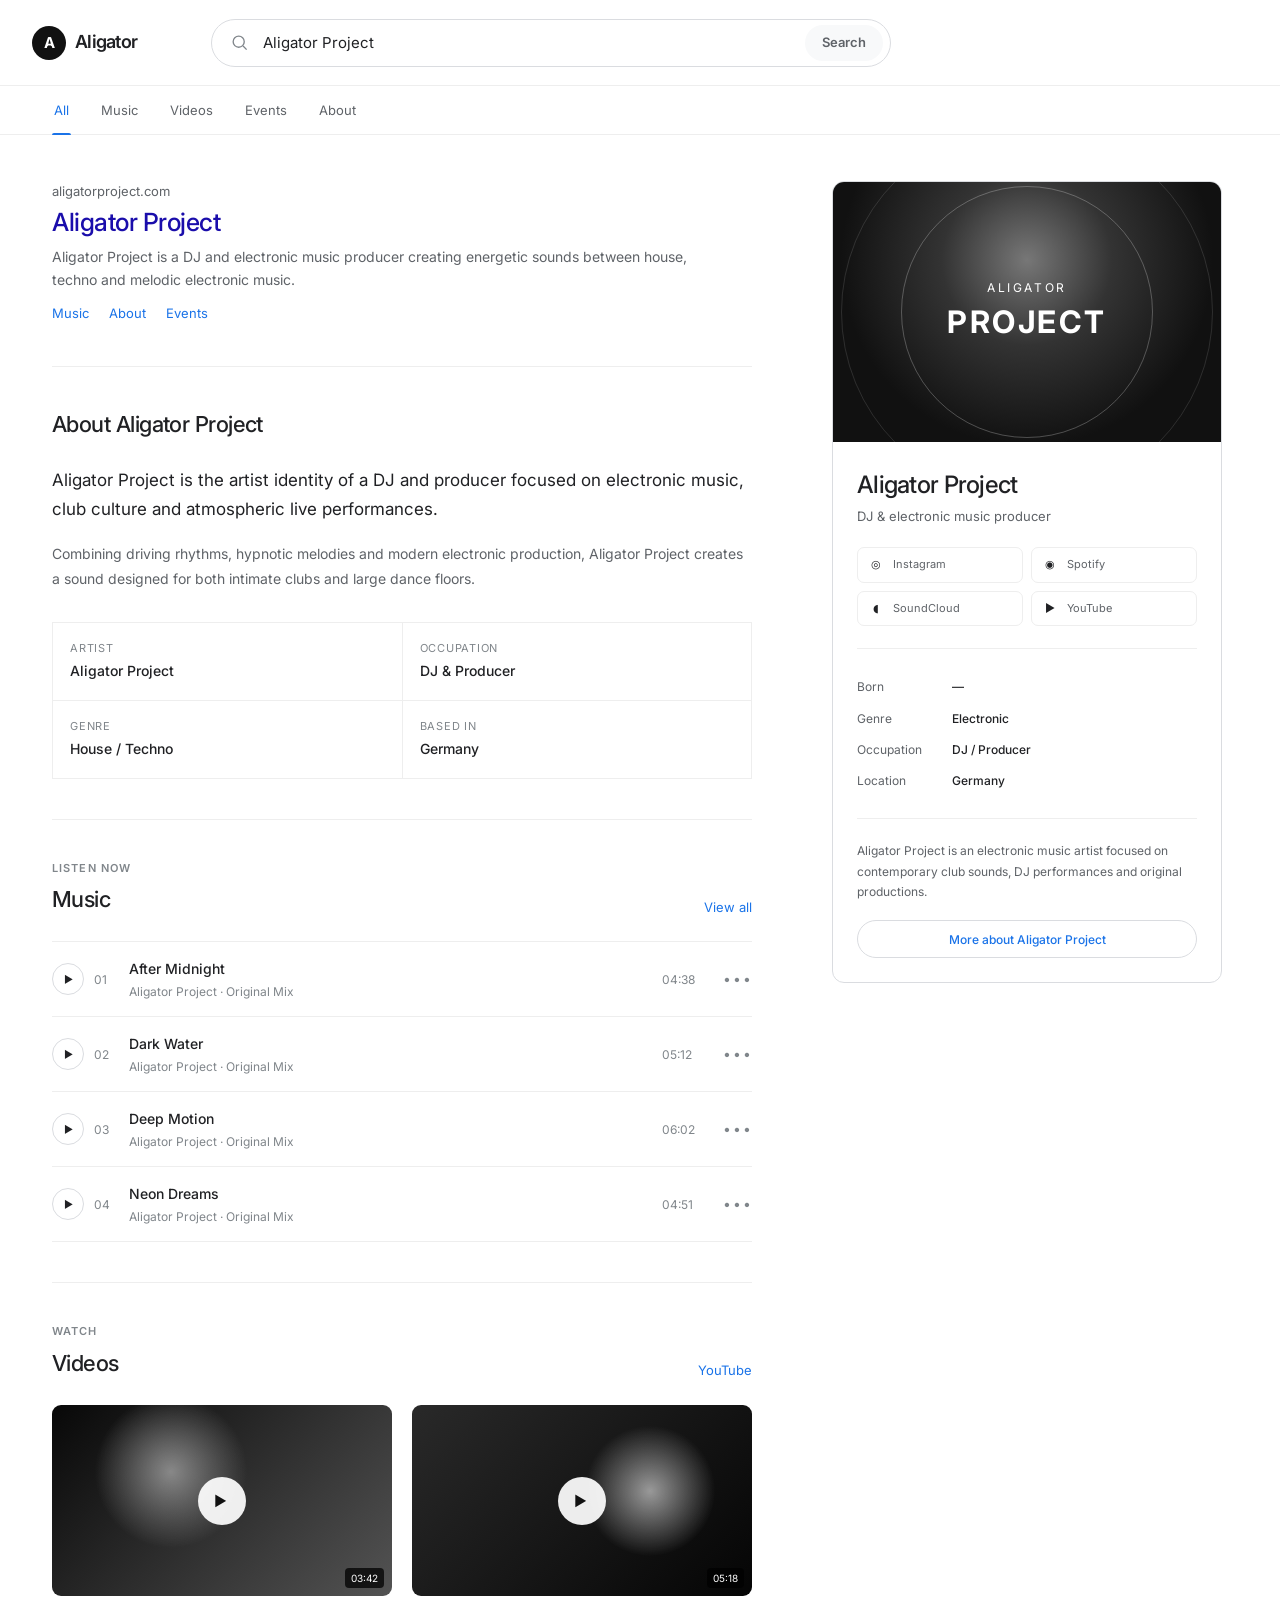
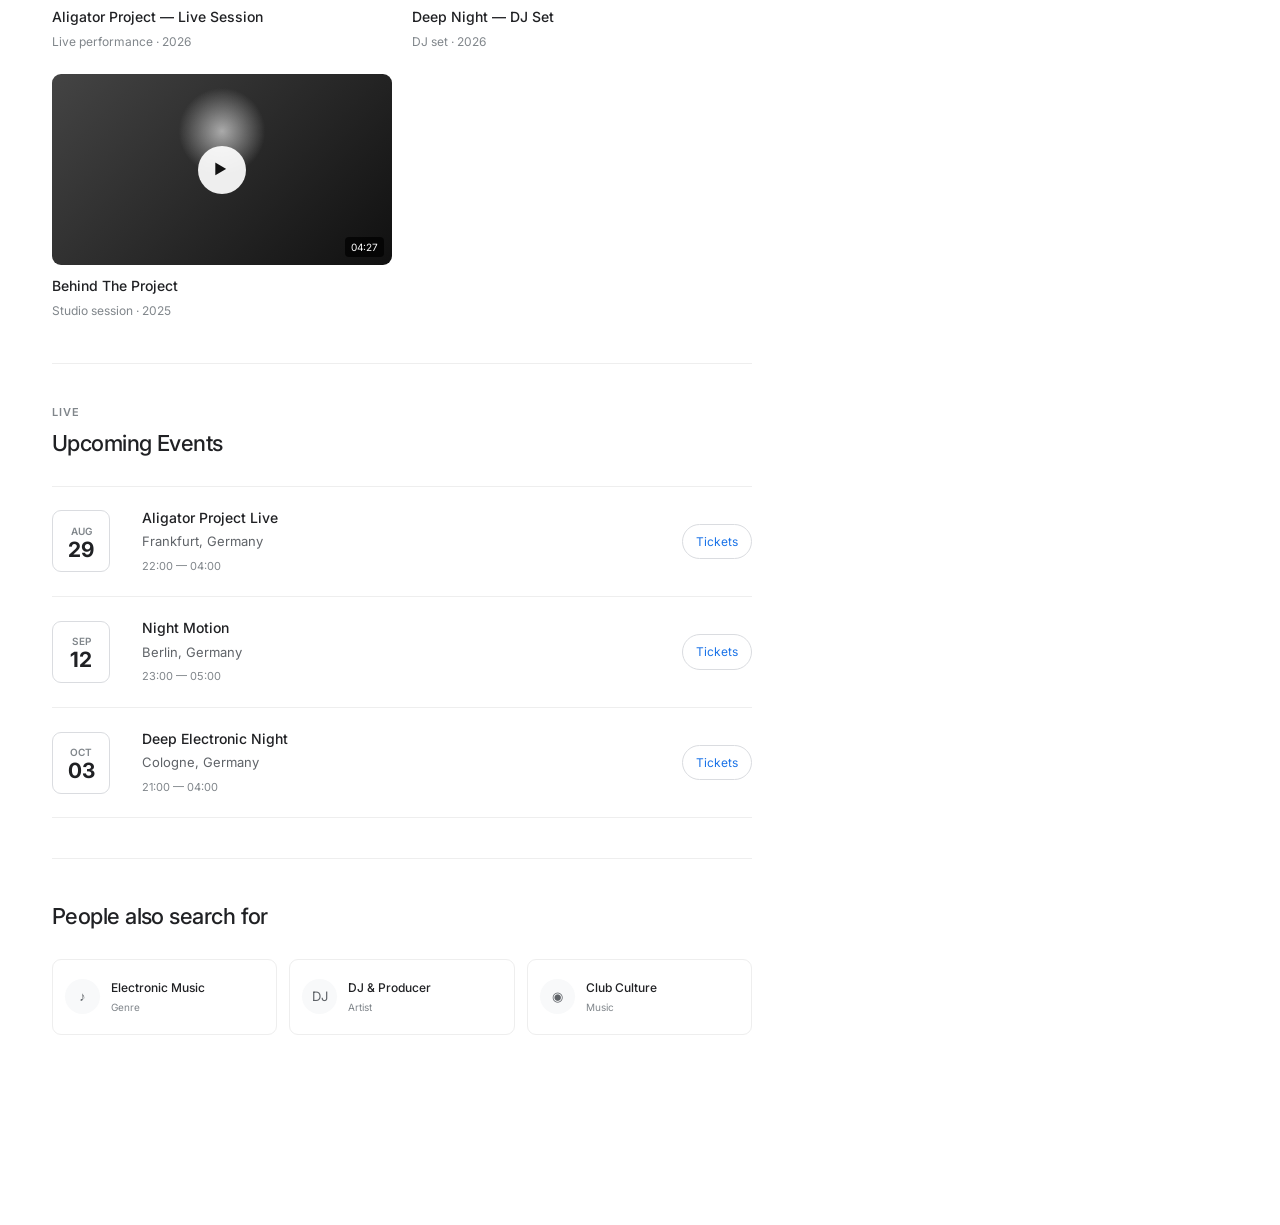
==== uploads/index.html @ 70f77932 "Add files via upload" ====
<!DOCTYPE html>
<html lang="en">
<head>
  <meta charset="UTF-8" />
  <meta name="viewport" content="width=device-width, initial-scale=1.0" />

  <title>Aligator Project — DJ & Producer</title>
  <meta
    name="description"
    content="Aligator Project — DJ, producer and electronic music artist."
  />

  <link rel="preconnect" href="https://fonts.googleapis.com" />
  <link rel="preconnect" href="https://fonts.gstatic.com" crossorigin />
  <link
    href="https://fonts.googleapis.com/css2?family=Inter:wght@400;500;600;700&display=swap"
    rel="stylesheet"
  />

  <link rel="stylesheet" href="style.css" />
</head>

<body>

  <!-- ================= HEADER ================= -->
  <header class="topbar">
    <div class="brand">
      <span class="brand-mark">A</span>
      <span class="brand-name">Aligator</span>
    </div>

    <div class="search-wrapper">
      <div class="search-box">
        <svg class="search-icon" viewBox="0 0 24 24" aria-hidden="true">
          <circle cx="11" cy="11" r="7"></circle>
          <path d="M16.5 16.5L21 21"></path>
        </svg>

        <input
          id="searchInput"
          type="search"
          value="Aligator Project"
          autocomplete="off"
          aria-label="Search Aligator Project"
        />

        <button class="clear-search" id="clearSearch" aria-label="Clear search">
          ×
        </button>

        <button class="search-button" id="searchButton">
          Search
        </button>
      </div>

      <div class="search-suggestions" id="searchSuggestions"></div>
    </div>

    <button class="menu-button" id="menuButton" aria-label="Open menu">
      <span></span>
      <span></span>
      <span></span>
    </button>
  </header>


  <!-- ================= NAVIGATION ================= -->
  <nav class="search-nav">
    <div class="nav-inner">
      <button class="nav-link active" data-section="all">All</button>
      <button class="nav-link" data-section="music">Music</button>
      <button class="nav-link" data-section="videos">Videos</button>
      <button class="nav-link" data-section="events">Events</button>
      <button class="nav-link" data-section="about">About</button>
    </div>
  </nav>


  <!-- ================= MAIN ================= -->
  <main class="page-container">

    <div class="results-layout">

      <!-- ================= LEFT COLUMN ================= -->
      <section class="results-column">

        <!-- Artist intro -->
        <section class="search-result hero-result" data-content="about">

          <div class="result-url">
            aligatorproject.com
          </div>

          <h1>Aligator Project</h1>

          <p class="result-description">
            Aligator Project is a DJ and electronic music producer creating
            energetic sounds between house, techno and melodic electronic music.
          </p>

          <div class="result-links">
            <a href="#music">Music</a>
            <a href="#about">About</a>
            <a href="#events">Events</a>
          </div>

        </section>


        <!-- About -->
        <section class="content-section" id="about" data-content="about">

          <div class="section-heading">
            <h2>About Aligator Project</h2>
          </div>

          <p class="large-text">
            Aligator Project is the artist identity of a DJ and producer
            focused on electronic music, club culture and atmospheric live
            performances.
          </p>

          <p>
            Combining driving rhythms, hypnotic melodies and modern electronic
            production, Aligator Project creates a sound designed for both
            intimate clubs and large dance floors.
          </p>

          <div class="info-grid">

            <div class="info-item">
              <span class="info-label">Artist</span>
              <strong>Aligator Project</strong>
            </div>

            <div class="info-item">
              <span class="info-label">Occupation</span>
              <strong>DJ & Producer</strong>
            </div>

            <div class="info-item">
              <span class="info-label">Genre</span>
              <strong>House / Techno</strong>
            </div>

            <div class="info-item">
              <span class="info-label">Based in</span>
              <strong>Germany</strong>
            </div>

          </div>

        </section>


        <!-- Music -->
        <section class="content-section" id="music" data-content="music">

          <div class="section-heading section-heading-row">
            <div>
              <span class="eyebrow">Listen now</span>
              <h2>Music</h2>
            </div>

            <a href="#" class="view-all">View all</a>
          </div>


          <div class="track-list">

            <article class="track" data-track="1">

              <button class="play-track" aria-label="Play track">
                <span class="play-icon">▶</span>
              </button>

              <div class="track-number">01</div>

              <div class="track-info">
                <h3>After Midnight</h3>
                <p>Aligator Project · Original Mix</p>
              </div>

              <div class="track-duration">04:38</div>

              <button class="track-more">•••</button>

            </article>


            <article class="track" data-track="2">

              <button class="play-track" aria-label="Play track">
                <span class="play-icon">▶</span>
              </button>

              <div class="track-number">02</div>

              <div class="track-info">
                <h3>Dark Water</h3>
                <p>Aligator Project · Original Mix</p>
              </div>

              <div class="track-duration">05:12</div>

              <button class="track-more">•••</button>

            </article>


            <article class="track" data-track="3">

              <button class="play-track" aria-label="Play track">
                <span class="play-icon">▶</span>
              </button>

              <div class="track-number">03</div>

              <div class="track-info">
                <h3>Deep Motion</h3>
                <p>Aligator Project · Original Mix</p>
              </div>

              <div class="track-duration">06:02</div>

              <button class="track-more">•••</button>

            </article>


            <article class="track" data-track="4">

              <button class="play-track" aria-label="Play track">
                <span class="play-icon">▶</span>
              </button>

              <div class="track-number">04</div>

              <div class="track-info">
                <h3>Neon Dreams</h3>
                <p>Aligator Project · Original Mix</p>
              </div>

              <div class="track-duration">04:51</div>

              <button class="track-more">•••</button>

            </article>

          </div>

        </section>


        <!-- Videos -->
        <section class="content-section" id="videos" data-content="videos">

          <div class="section-heading section-heading-row">
            <div>
              <span class="eyebrow">Watch</span>
              <h2>Videos</h2>
            </div>

            <a href="#" class="view-all">YouTube</a>
          </div>


          <div class="video-grid">

            <article class="video-card">
              <div class="video-thumbnail thumbnail-one">
                <button class="video-play">▶</button>
                <span class="video-duration">03:42</span>
              </div>

              <div class="video-info">
                <h3>Aligator Project — Live Session</h3>
                <p>Live performance · 2026</p>
              </div>
            </article>


            <article class="video-card">
              <div class="video-thumbnail thumbnail-two">
                <button class="video-play">▶</button>
                <span class="video-duration">05:18</span>
              </div>

              <div class="video-info">
                <h3>Deep Night — DJ Set</h3>
                <p>DJ set · 2026</p>
              </div>
            </article>


            <article class="video-card">
              <div class="video-thumbnail thumbnail-three">
                <button class="video-play">▶</button>
                <span class="video-duration">04:27</span>
              </div>

              <div class="video-info">
                <h3>Behind The Project</h3>
                <p>Studio session · 2025</p>
              </div>
            </article>

          </div>

        </section>


        <!-- Events -->
        <section class="content-section" id="events" data-content="events">

          <div class="section-heading">
            <span class="eyebrow">Live</span>
            <h2>Upcoming Events</h2>
          </div>


          <div class="event-list">

            <article class="event">
              <div class="event-date">
                <span class="event-month">AUG</span>
                <strong>29</strong>
              </div>

              <div class="event-details">
                <h3>Aligator Project Live</h3>
                <p>Frankfurt, Germany</p>
                <span>22:00 — 04:00</span>
              </div>

              <a href="#" class="event-button">Tickets</a>
            </article>


            <article class="event">
              <div class="event-date">
                <span class="event-month">SEP</span>
                <strong>12</strong>
              </div>

              <div class="event-details">
                <h3>Night Motion</h3>
                <p>Berlin, Germany</p>
                <span>23:00 — 05:00</span>
              </div>

              <a href="#" class="event-button">Tickets</a>
            </article>


            <article class="event">
              <div class="event-date">
                <span class="event-month">OCT</span>
                <strong>03</strong>
              </div>

              <div class="event-details">
                <h3>Deep Electronic Night</h3>
                <p>Cologne, Germany</p>
                <span>21:00 — 04:00</span>
              </div>

              <a href="#" class="event-button">Tickets</a>
            </article>

          </div>

        </section>


        <!-- Related -->
        <section class="content-section related-section">

          <div class="section-heading">
            <h2>People also search for</h2>
          </div>

          <div class="related-grid">

            <a href="#" class="related-card">
              <span class="related-icon">♪</span>
              <span>
                <strong>Electronic Music</strong>
                <small>Genre</small>
              </span>
            </a>

            <a href="#" class="related-card">
              <span class="related-icon">DJ</span>
              <span>
                <strong>DJ & Producer</strong>
                <small>Artist</small>
              </span>
            </a>

            <a href="#" class="related-card">
              <span class="related-icon">◉</span>
              <span>
                <strong>Club Culture</strong>
                <small>Music</small>
              </span>
            </a>

          </div>

        </section>

      </section>


      <!-- ================= KNOWLEDGE PANEL ================= -->
      <aside class="knowledge-panel">

        <div class="artist-image">

          <!-- Replace this background with the client's real photo -->
          <div class="artist-placeholder">
            <span>ALIGATOR</span>
            <strong>PROJECT</strong>
          </div>

        </div>


        <div class="knowledge-content">

          <h2>Aligator Project</h2>

          <p class="artist-type">
            DJ & electronic music producer
          </p>


          <div class="social-links">

            <a href="#" aria-label="Instagram">
              <span class="social-symbol">◎</span>
              Instagram
            </a>

            <a href="#" aria-label="Spotify">
              <span class="social-symbol">◉</span>
              Spotify
            </a>

            <a href="#" aria-label="SoundCloud">
              <span class="social-symbol">◖</span>
              SoundCloud
            </a>

            <a href="#" aria-label="YouTube">
              <span class="social-symbol">▶</span>
              YouTube
            </a>

          </div>


          <div class="knowledge-divider"></div>


          <div class="knowledge-row">
            <span>Born</span>
            <strong>—</strong>
          </div>

          <div class="knowledge-row">
            <span>Genre</span>
            <strong>Electronic</strong>
          </div>

          <div class="knowledge-row">
            <span>Occupation</span>
            <strong>DJ / Producer</strong>
          </div>

          <div class="knowledge-row">
            <span>Location</span>
            <strong>Germany</strong>
          </div>


          <div class="knowledge-divider"></div>


          <p class="knowledge-description">
            Aligator Project is an electronic music artist focused on
            contemporary club sounds, DJ performances and original productions.
          </p>


          <button class="more-info-button" id="moreInfoButton">
            More about Aligator Project
          </button>

        </div>

      </aside>

    </div>

  </main>


  <!-- ================= MOBILE MENU ================= -->
  <div class="mobile-menu" id="mobileMenu">

    <button class="mobile-menu-close" id="mobileMenuClose">
      ×
    </button>

    <div class="mobile-menu-content">

      <span class="eyebrow">Explore</span>

      <a href="#about">About</a>
      <a href="#music">Music</a>
      <a href="#videos">Videos</a>
      <a href="#events">Events</a>

      <div class="mobile-socials">
        <a href="#">Instagram</a>
        <a href="#">Spotify</a>
        <a href="#">YouTube</a>
      </div>

    </div>

  </div>


  <!-- ================= MUSIC PLAYER ================= -->
  <div class="music-player" id="musicPlayer">

    <div class="player-track">

      <div class="player-cover">
        A
      </div>

      <div>
        <strong id="playerTitle">After Midnight</strong>
        <span>Aligator Project</span>
      </div>

    </div>


    <div class="player-controls">

      <button id="previousTrack">|◀</button>

      <button class="player-main" id="mainPlayButton">
        ▶
      </button>

      <button id="nextTrack">▶|</button>

    </div>


    <div class="player-progress">

      <span id="currentTime">0:00</span>

      <div class="progress-bar">
        <div class="progress-value" id="progressValue"></div>
      </div>

      <span id="totalTime">4:38</span>

    </div>


    <button class="player-close" id="closePlayer">
      ×
    </button>

  </div>


  <!-- ================= TOAST ================= -->
  <div class="toast" id="toast">
    <span id="toastText">Coming soon</span>
  </div>


  <script src="script.js"></script>

</body>
</html>
---- uploads/style.css ----
/* =========================================================
   ALIGATOR PROJECT
   Google-inspired artist website
   ========================================================= */

:root {
  --background: #ffffff;
  --surface: #ffffff;
  --surface-soft: #f8f9fa;
  --border: #dadce0;
  --border-light: #eeeeee;

  --text: #202124;
  --text-secondary: #5f6368;
  --text-muted: #80868b;

  --blue: #1a73e8;
  --blue-dark: #1558b0;

  --black: #111111;

  --max-width: 1240px;
  --content-width: 700px;

  --radius: 12px;
  --transition: 180ms ease;
}

* {
  box-sizing: border-box;
}

html {
  scroll-behavior: smooth;
}

body {
  margin: 0;
  background: var(--background);
  color: var(--text);

  font-family:
    "Inter",
    Arial,
    Helvetica,
    sans-serif;

  font-size: 14px;
  line-height: 1.6;

  -webkit-font-smoothing: antialiased;
}

button,
input {
  font: inherit;
}

button,
a {
  -webkit-tap-highlight-color: transparent;
}

a {
  color: inherit;
  text-decoration: none;
}


/* =========================================================
   HEADER
   ========================================================= */

.topbar {
  height: 86px;

  display: flex;
  align-items: center;

  gap: 34px;

  padding: 0 32px;

  border-bottom: 1px solid var(--border-light);

  position: sticky;
  top: 0;

  z-index: 100;

  background: rgba(255, 255, 255, 0.96);

  backdrop-filter: blur(12px);
}


/* Brand */

.brand {
  display: flex;
  align-items: center;

  gap: 9px;

  min-width: 145px;
}

.brand-mark {
  width: 34px;
  height: 34px;

  display: grid;
  place-items: center;

  border-radius: 50%;

  background: var(--black);
  color: white;

  font-size: 15px;
  font-weight: 700;
}

.brand-name {
  font-size: 18px;
  font-weight: 600;
  letter-spacing: -0.04em;
}


/* Search */

.search-wrapper {
  position: relative;

  width: min(680px, 100%);
}

.search-box {
  height: 48px;

  border: 1px solid var(--border);

  border-radius: 28px;

  display: flex;
  align-items: center;

  padding: 0 7px 0 18px;

  transition:
    box-shadow var(--transition),
    border-color var(--transition);
}

.search-box:hover,
.search-box:focus-within {
  border-color: transparent;

  box-shadow:
    0 1px 3px rgba(60, 64, 67, 0.18),
    0 4px 12px rgba(60, 64, 67, 0.12);
}

.search-icon {
  width: 19px;
  height: 19px;

  fill: none;
  stroke: var(--text-muted);
  stroke-width: 1.7;

  flex: none;

  margin-right: 12px;
}

.search-box input {
  border: 0;
  outline: 0;

  flex: 1;

  min-width: 0;

  background: transparent;

  color: var(--text);

  font-size: 15px;
}

.search-box input::-webkit-search-cancel-button {
  display: none;
}

.clear-search {
  border: 0;
  background: transparent;

  width: 36px;
  height: 36px;

  cursor: pointer;

  color: var(--text-secondary);

  font-size: 22px;

  opacity: 0;

  pointer-events: none;
}

.clear-search.visible {
  opacity: 1;
  pointer-events: auto;
}

.search-button {
  height: 36px;

  padding: 0 17px;

  border: 0;
  border-radius: 20px;

  background: var(--surface-soft);

  color: var(--text-secondary);

  font-size: 13px;
  font-weight: 600;

  cursor: pointer;

  transition:
    background var(--transition),
    color var(--transition);
}

.search-button:hover {
  background: #eef0f2;
  color: var(--text);
}


/* Suggestions */

.search-suggestions {
  position: absolute;

  left: 0;
  right: 0;

  top: calc(100% + 7px);

  background: white;

  border: 1px solid var(--border);

  border-radius: 14px;

  box-shadow:
    0 4px 12px rgba(60, 64, 67, 0.12),
    0 12px 32px rgba(60, 64, 67, 0.08);

  overflow: hidden;

  display: none;

  z-index: 200;
}

.search-suggestions.show {
  display: block;
}

.suggestion {
  display: flex;

  align-items: center;

  gap: 13px;

  padding: 12px 17px;

  cursor: pointer;

  transition: background var(--transition);
}

.suggestion:hover {
  background: var(--surface-soft);
}

.suggestion-icon {
  color: var(--text-muted);
}


/* Menu */

.menu-button {
  margin-left: auto;

  width: 42px;
  height: 42px;

  display: none;

  border: 0;
  background: transparent;

  cursor: pointer;

  flex-direction: column;
  justify-content: center;
  align-items: center;

  gap: 4px;
}

.menu-button span {
  width: 19px;
  height: 1.5px;

  background: var(--text);
}


/* =========================================================
   SEARCH NAVIGATION
   ========================================================= */

.search-nav {
  border-bottom: 1px solid var(--border-light);

  background: white;
}

.nav-inner {
  max-width: var(--max-width);

  margin: auto;

  padding: 0 32px;

  display: flex;

  gap: 28px;
}

.nav-link {
  position: relative;

  height: 48px;

  border: 0;
  background: transparent;

  color: var(--text-secondary);

  cursor: pointer;

  font-size: 13px;

  padding: 0 2px;
}

.nav-link:hover {
  color: var(--text);
}

.nav-link.active {
  color: var(--blue);
}

.nav-link.active::after {
  content: "";

  position: absolute;

  left: 0;
  right: 0;

  bottom: -1px;

  height: 2px;

  background: var(--blue);

  border-radius: 2px 2px 0 0;
}


/* =========================================================
   MAIN LAYOUT
   ========================================================= */

.page-container {
  max-width: var(--max-width);

  margin: auto;

  padding: 46px 32px 150px;
}

.results-layout {
  display: grid;

  grid-template-columns:
    minmax(0, var(--content-width))
    minmax(310px, 390px);

  gap: 80px;

  align-items: start;
}

.results-column {
  min-width: 0;
}


/* =========================================================
   SEARCH RESULT
   ========================================================= */

.search-result {
  margin-bottom: 42px;
}

.result-url {
  color: var(--text-secondary);

  font-size: 13px;

  margin-bottom: 4px;
}

.hero-result h1 {
  color: #1a0dab;

  font-size: 25px;
  font-weight: 500;

  line-height: 1.3;

  letter-spacing: -0.02em;

  margin: 0 0 7px;
}

.hero-result h1:hover {
  text-decoration: underline;
}

.result-description {
  max-width: 640px;

  margin: 0;

  color: var(--text-secondary);

  font-size: 14px;

  line-height: 1.65;
}

.result-links {
  display: flex;

  gap: 20px;

  margin-top: 12px;
}

.result-links a {
  color: var(--blue);

  font-size: 13px;
}

.result-links a:hover {
  text-decoration: underline;
}


/* =========================================================
   CONTENT SECTIONS
   ========================================================= */

.content-section {
  padding: 40px 0;

  border-top: 1px solid var(--border-light);

  scroll-margin-top: 145px;
}

.section-heading {
  margin-bottom: 24px;
}

.section-heading-row {
  display: flex;

  justify-content: space-between;
  align-items: flex-end;
}

.section-heading h2 {
  margin: 0;

  font-size: 22px;
  font-weight: 500;

  letter-spacing: -0.025em;
}

.eyebrow {
  display: block;

  margin-bottom: 5px;

  color: var(--text-muted);

  font-size: 11px;
  font-weight: 600;

  text-transform: uppercase;

  letter-spacing: 0.1em;
}

.view-all {
  color: var(--blue);

  font-size: 13px;
}

.view-all:hover {
  text-decoration: underline;
}

.large-text {
  font-size: 17px;

  line-height: 1.7;

  color: var(--text);

  margin-top: 0;
}

.content-section > p:not(.large-text) {
  color: var(--text-secondary);

  line-height: 1.8;
}


/* =========================================================
   INFO GRID
   ========================================================= */

.info-grid {
  display: grid;

  grid-template-columns: repeat(2, 1fr);

  margin-top: 30px;

  border-top: 1px solid var(--border-light);
  border-left: 1px solid var(--border-light);
}

.info-item {
  padding: 17px;

  border-right: 1px solid var(--border-light);
  border-bottom: 1px solid var(--border-light);
}

.info-label {
  display: block;

  color: var(--text-muted);

  font-size: 11px;

  text-transform: uppercase;

  letter-spacing: 0.07em;

  margin-bottom: 3px;
}

.info-item strong {
  font-size: 14px;
  font-weight: 500;
}


/* =========================================================
   MUSIC
   ========================================================= */

.track-list {
  border-top: 1px solid var(--border-light);
}

.track {
  display: grid;

  grid-template-columns:
    42px
    35px
    minmax(0, 1fr)
    55px
    35px;

  align-items: center;

  min-height: 75px;

  border-bottom: 1px solid var(--border-light);

  transition: background var(--transition);
}

.track:hover,
.track.playing {
  background: var(--surface-soft);
}

.play-track {
  width: 32px;
  height: 32px;

  display: grid;
  place-items: center;

  border: 1px solid var(--border);

  border-radius: 50%;

  background: white;

  color: var(--text);

  cursor: pointer;

  font-size: 10px;

  transition:
    background var(--transition),
    color var(--transition);
}

.play-track:hover {
  background: var(--black);
  border-color: var(--black);
  color: white;
}

.track-number {
  color: var(--text-muted);

  font-size: 12px;
}

.track-info {
  min-width: 0;
}

.track-info h3 {
  margin: 0;

  font-size: 14px;
  font-weight: 500;

  white-space: nowrap;

  overflow: hidden;

  text-overflow: ellipsis;
}

.track-info p {
  margin: 2px 0 0;

  color: var(--text-muted);

  font-size: 12px;
}

.track-duration {
  color: var(--text-muted);

  font-size: 12px;
}

.track-more {
  border: 0;

  background: transparent;

  color: var(--text-muted);

  cursor: pointer;

  letter-spacing: 2px;
}


/* =========================================================
   VIDEOS
   ========================================================= */

.video-grid {
  display: grid;

  grid-template-columns: repeat(2, 1fr);

  gap: 20px;
}

.video-card {
  min-width: 0;
}

.video-thumbnail {
  aspect-ratio: 16 / 9;

  position: relative;

  overflow: hidden;

  border-radius: 9px;

  display: grid;
  place-items: center;

  background:
    linear-gradient(
      135deg,
      #191919,
      #666
    );
}

.thumbnail-one {
  background:
    radial-gradient(circle at 35% 35%, #888, transparent 30%),
    linear-gradient(135deg, #080808, #535353);
}

.thumbnail-two {
  background:
    radial-gradient(circle at 70% 45%, #999, transparent 25%),
    linear-gradient(135deg, #292929, #050505);
}

.thumbnail-three {
  background:
    radial-gradient(circle at 50% 30%, #aaa, transparent 20%),
    linear-gradient(135deg, #444, #101010);
}

.video-play {
  width: 48px;
  height: 48px;

  display: grid;
  place-items: center;

  border: 0;

  border-radius: 50%;

  background: rgba(255, 255, 255, 0.92);

  color: #111;

  cursor: pointer;

  font-size: 14px;

  padding-left: 3px;

  transition:
    transform var(--transition),
    background var(--transition);
}

.video-play:hover {
  transform: scale(1.07);

  background: white;
}

.video-duration {
  position: absolute;

  right: 8px;
  bottom: 8px;

  padding: 2px 6px;

  border-radius: 4px;

  background: rgba(0, 0, 0, 0.75);

  color: white;

  font-size: 10px;
}

.video-info {
  padding-top: 10px;
}

.video-info h3 {
  margin: 0;

  font-size: 14px;
  font-weight: 500;
}

.video-info p {
  margin: 3px 0;

  color: var(--text-muted);

  font-size: 12px;
}


/* =========================================================
   EVENTS
   ========================================================= */

.event-list {
  border-top: 1px solid var(--border-light);
}

.event {
  display: grid;

  grid-template-columns: 70px minmax(0, 1fr) auto;

  gap: 20px;

  align-items: center;

  padding: 20px 0;

  border-bottom: 1px solid var(--border-light);
}

.event-date {
  display: flex;

  flex-direction: column;

  align-items: center;

  justify-content: center;

  width: 58px;
  height: 62px;

  border: 1px solid var(--border);

  border-radius: 9px;
}

.event-month {
  font-size: 10px;
  font-weight: 600;

  color: var(--text-muted);
}

.event-date strong {
  font-size: 21px;
  line-height: 1;
}

.event-details h3 {
  margin: 0;

  font-size: 14px;
  font-weight: 500;
}

.event-details p {
  margin: 2px 0;

  color: var(--text-secondary);

  font-size: 13px;
}

.event-details span {
  color: var(--text-muted);

  font-size: 11px;
}

.event-button {
  padding: 7px 13px;

  border: 1px solid var(--border);

  border-radius: 18px;

  color: var(--blue);

  font-size: 12px;

  transition:
    background var(--transition),
    border-color var(--transition);
}

.event-button:hover {
  background: #f5f8ff;

  border-color: #c5d8f7;
}


/* =========================================================
   RELATED
   ========================================================= */

.related-grid {
  display: grid;

  grid-template-columns: repeat(3, 1fr);

  gap: 12px;
}

.related-card {
  min-height: 76px;

  display: flex;

  align-items: center;

  gap: 11px;

  padding: 12px;

  border: 1px solid var(--border-light);

  border-radius: 9px;

  transition:
    border-color var(--transition),
    box-shadow var(--transition);
}

.related-card:hover {
  border-color: var(--border);

  box-shadow: 0 2px 7px rgba(0, 0, 0, 0.06);
}

.related-icon {
  width: 35px;
  height: 35px;

  display: grid;
  place-items: center;

  flex: none;

  border-radius: 50%;

  background: var(--surface-soft);

  color: var(--text-secondary);

  font-size: 13px;
}

.related-card strong {
  display: block;

  font-size: 12px;

  font-weight: 500;
}

.related-card small {
  display: block;

  color: var(--text-muted);

  font-size: 10px;

  margin-top: 1px;
}


/* =========================================================
   KNOWLEDGE PANEL
   ========================================================= */

.knowledge-panel {
  position: sticky;

  top: 155px;

  overflow: hidden;

  border: 1px solid var(--border);

  border-radius: 12px;

  background: white;
}

.artist-image {
  height: 260px;

  overflow: hidden;
}

.artist-placeholder {
  width: 100%;
  height: 100%;

  display: flex;

  flex-direction: column;

  justify-content: center;

  align-items: center;

  background:
    radial-gradient(
      circle at 50% 30%,
      #777 0%,
      #333 32%,
      #111 70%
    );

  color: white;

  letter-spacing: 0.18em;

  position: relative;

  overflow: hidden;
}

.artist-placeholder::before {
  content: "";

  position: absolute;

  width: 250px;
  height: 250px;

  border: 1px solid rgba(255, 255, 255, 0.25);

  border-radius: 50%;
}

.artist-placeholder::after {
  content: "";

  position: absolute;

  width: 370px;
  height: 370px;

  border: 1px solid rgba(255, 255, 255, 0.12);

  border-radius: 50%;
}

.artist-placeholder span {
  font-size: 12px;

  z-index: 1;
}

.artist-placeholder strong {
  font-size: 31px;

  z-index: 1;

  letter-spacing: 0.08em;
}

.knowledge-content {
  padding: 24px;
}

.knowledge-content h2 {
  margin: 0;

  font-size: 24px;
  font-weight: 500;

  letter-spacing: -0.03em;
}

.artist-type {
  margin: 2px 0 20px;

  color: var(--text-secondary);

  font-size: 13px;
}


/* Social */

.social-links {
  display: grid;

  grid-template-columns: repeat(2, 1fr);

  gap: 8px;
}

.social-links a {
  display: flex;

  align-items: center;

  gap: 8px;

  padding: 8px 9px;

  border: 1px solid var(--border-light);

  border-radius: 7px;

  color: var(--text-secondary);

  font-size: 11px;

  transition:
    background var(--transition),
    border-color var(--transition);
}

.social-links a:hover {
  background: var(--surface-soft);

  border-color: var(--border);

  color: var(--text);
}

.social-symbol {
  width: 18px;

  text-align: center;

  color: var(--text);
}


/* Knowledge info */

.knowledge-divider {
  height: 1px;

  background: var(--border-light);

  margin: 22px 0;
}

.knowledge-row {
  display: grid;

  grid-template-columns: 95px 1fr;

  padding: 6px 0;

  font-size: 12px;
}

.knowledge-row span {
  color: var(--text-secondary);
}

.knowledge-row strong {
  font-weight: 500;
}

.knowledge-description {
  color: var(--text-secondary);

  font-size: 12px;

  line-height: 1.7;

  margin: 0 0 18px;
}

.more-info-button {
  width: 100%;

  height: 38px;

  border: 1px solid var(--border);

  border-radius: 20px;

  background: white;

  color: var(--blue);

  cursor: pointer;

  font-size: 12px;
  font-weight: 500;

  transition:
    background var(--transition),
    border-color var(--transition);
}

.more-info-button:hover {
  background: #f7faff;

  border-color: #c8dafa;
}


/* =========================================================
   MUSIC PLAYER
   ========================================================= */

.music-player {
  position: fixed;

  left: 50%;

  bottom: 18px;

  transform: translateX(-50%) translateY(130px);

  width: min(760px, calc(100% - 30px));

  min-height: 70px;

  display: grid;

  grid-template-columns: 1fr auto 1fr;

  align-items: center;

  gap: 20px;

  padding: 10px 18px;

  background: rgba(255, 255, 255, 0.96);

  border: 1px solid var(--border);

  border-radius: 15px;

  box-shadow:
    0 8px 35px rgba(0, 0, 0, 0.12);

  backdrop-filter: blur(15px);

  z-index: 300;

  opacity: 0;

  pointer-events: none;

  transition:
    transform 300ms ease,
    opacity 300ms ease;
}

.music-player.visible {
  transform: translateX(-50%) translateY(0);

  opacity: 1;

  pointer-events: auto;
}

.player-track {
  display: flex;

  align-items: center;

  gap: 10px;

  min-width: 0;
}

.player-cover {
  width: 42px;
  height: 42px;

  flex: none;

  display: grid;
  place-items: center;

  border-radius: 7px;

  background: #111;

  color: white;

  font-weight: 700;
}

.player-track strong,
.player-track span {
  display: block;

  overflow: hidden;

  text-overflow: ellipsis;

  white-space: nowrap;
}

.player-track strong {
  font-size: 12px;
}

.player-track span {
  color: var(--text-muted);

  font-size: 10px;
}

.player-controls {
  display: flex;

  align-items: center;

  gap: 12px;
}

.player-controls button {
  border: 0;

  background: transparent;

  cursor: pointer;

  color: var(--text-secondary);

  font-size: 11px;
}

.player-controls .player-main {
  width: 37px;
  height: 37px;

  display: grid;
  place-items: center;

  border-radius: 50%;

  background: var(--black);

  color: white;

  font-size: 11px;
}

.player-progress {
  display: flex;

  align-items: center;

  gap: 8px;

  min-width: 130px;

  color: var(--text-muted);

  font-size: 9px;
}

.progress-bar {
  flex: 1;

  height: 3px;

  background: #e5e5e5;

  border-radius: 10px;

  overflow: hidden;
}

.progress-value {
  width: 0;
  height: 100%;

  background: #111;
}

.player-close {
  position: absolute;

  top: -8px;
  right: -8px;

  width: 24px;
  height: 24px;

  border: 1px solid var(--border);

  border-radius: 50%;

  background: white;

  cursor: pointer;

  color: var(--text-secondary);
}


/* =========================================================
   MOBILE MENU
   ========================================================= */

.mobile-menu {
  position: fixed;

  inset: 0;

  background: white;

  z-index: 500;

  transform: translateX(100%);

  transition: transform 300ms ease;
}

.mobile-menu.open {
  transform: translateX(0);
}

.mobile-menu-close {
  position: absolute;

  top: 24px;
  right: 24px;

  width: 42px;
  height: 42px;

  border: 0;

  background: transparent;

  cursor: pointer;

  font-size: 28px;

  color: var(--text-secondary);
}

.mobile-menu-content {
  display: flex;

  flex-direction: column;

  gap: 20px;

  padding: 100px 30px;
}

.mobile-menu-content > a {
  font-size: 32px;

  font-weight: 500;

  letter-spacing: -0.04em;
}

.mobile-socials {
  display: flex;

  gap: 18px;

  padding-top: 30px;

  border-top: 1px solid var(--border-light);

  margin-top: 20px;
}

.mobile-socials a {
  font-size: 12px;

  color: var(--text-secondary);
}


/* =========================================================
   TOAST
   ========================================================= */

.toast {
  position: fixed;

  left: 50%;
  bottom: 25px;

  transform: translate(-50%, 80px);

  background: #202124;

  color: white;

  padding: 10px 17px;

  border-radius: 8px;

  font-size: 12px;

  opacity: 0;

  pointer-events: none;

  z-index: 600;

  transition:
    opacity 200ms ease,
    transform 200ms ease;
}

.toast.show {
  opacity: 1;

  transform: translate(-50%, 0);
}


/* =========================================================
   SEARCH FILTER STATE
   ========================================================= */

.content-section.hidden,
.search-result.hidden {
  display: none;
}

.highlight {
  animation: highlightSection 900ms ease;
}

@keyframes highlightSection {

  0% {
    background: transparent;
  }

  30% {
    background: #f7faff;
  }

  100% {
    background: transparent;
  }

}


/* =========================================================
   RESPONSIVE — TABLET
   ========================================================= */

@media (max-width: 1050px) {

  .results-layout {
    grid-template-columns: minmax(0, 1fr) 320px;

    gap: 45px;
  }

  .topbar {
    gap: 20px;
  }

  .brand {
    min-width: auto;
  }

  .brand-name {
    display: none;
  }

  .video-grid {
    grid-template-columns: 1fr;
  }

}


/* =========================================================
   RESPONSIVE — MOBILE
   ========================================================= */

@media (max-width: 760px) {

  .topbar {
    height: 72px;

    padding: 0 16px;

    gap: 12px;
  }

  .brand {
    min-width: 34px;
  }

  .search-wrapper {
    flex: 1;
  }

  .search-box {
    height: 44px;

    padding-left: 13px;
  }

  .search-button {
    display: none;
  }

  .clear-search {
    width: 30px;
  }

  .menu-button {
    display: flex;
  }


  .search-nav {
    overflow-x: auto;
  }

  .nav-inner {
    padding: 0 16px;

    gap: 24px;

    min-width: max-content;
  }


  .page-container {
    padding: 30px 18px 130px;
  }

  .results-layout {
    display: block;
  }

  .knowledge-panel {
    position: static;

    margin-top: 25px;
  }


  .hero-result {
    margin-bottom: 30px;
  }

  .hero-result h1 {
    font-size: 22px;
  }


  .content-section {
    padding: 32px 0;

    scroll-margin-top: 120px;
  }

  .section-heading h2 {
    font-size: 20px;
  }


  .info-grid {
    grid-template-columns: 1fr;
  }


  .track {
    grid-template-columns:
      38px
      25px
      minmax(0, 1fr)
      30px;
  }

  .track-duration {
    display: none;
  }

  .track-more {
    display: none;
  }


  .video-grid {
    grid-template-columns: 1fr;
  }


  .event {
    grid-template-columns: 58px minmax(0, 1fr);

    gap: 13px;
  }

  .event-button {
    grid-column: 2;

    width: fit-content;
  }


  .related-grid {
    grid-template-columns: 1fr;
  }


  .artist-image {
    height: 240px;
  }


  .music-player {
    grid-template-columns: 1fr auto;

    gap: 12px;

    padding: 10px 13px;
  }

  .player-progress {
    display: none;
  }

  .player-controls {
    gap: 7px;
  }

}


/* =========================================================
   SMALL MOBILE
   ========================================================= */

@media (max-width: 430px) {

  .topbar {
    padding: 0 12px;
  }

  .brand-mark {
    width: 31px;
    height: 31px;
  }

  .search-box input {
    font-size: 13px;
  }

  .page-container {
    padding-left: 15px;
    padding-right: 15px;
  }

  .knowledge-content {
    padding: 19px;
  }

  .social-links {
    grid-template-columns: 1fr 1fr;
  }

  .event-details h3 {
    font-size: 13px;
  }

}
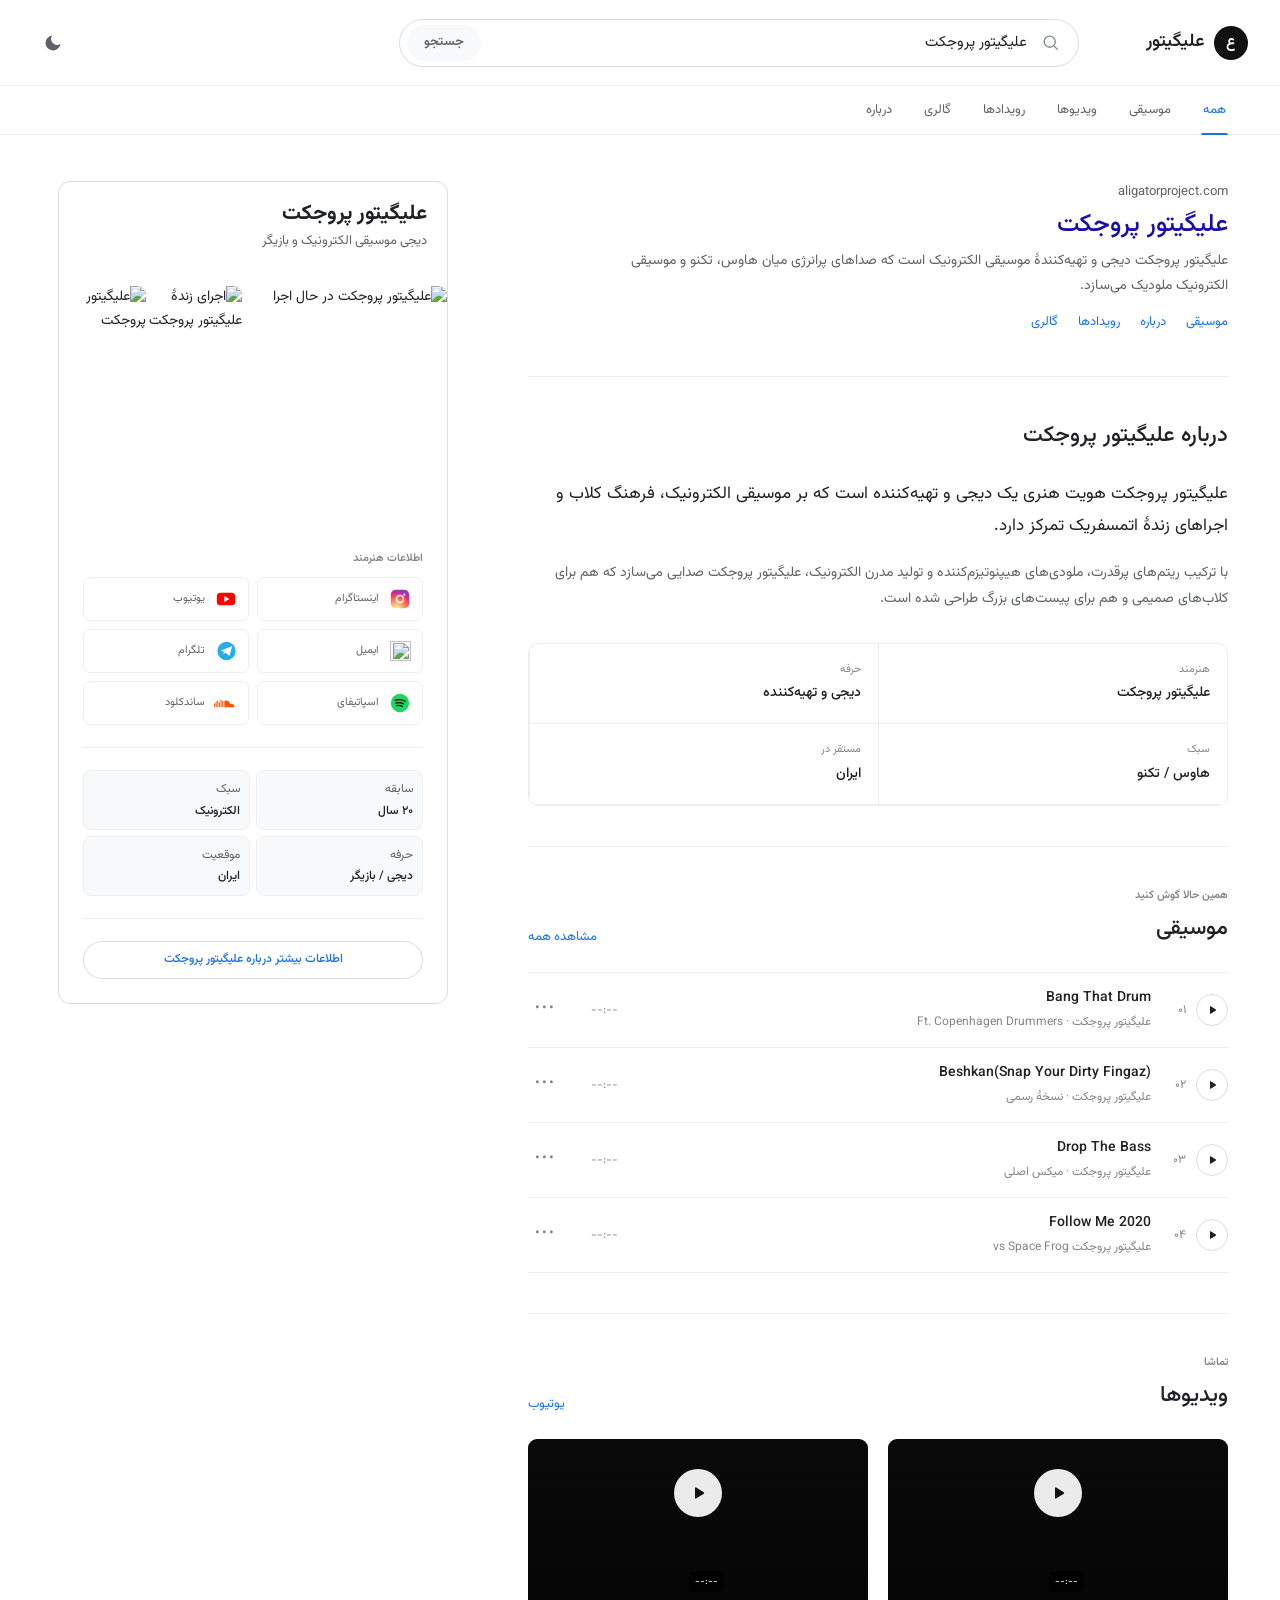
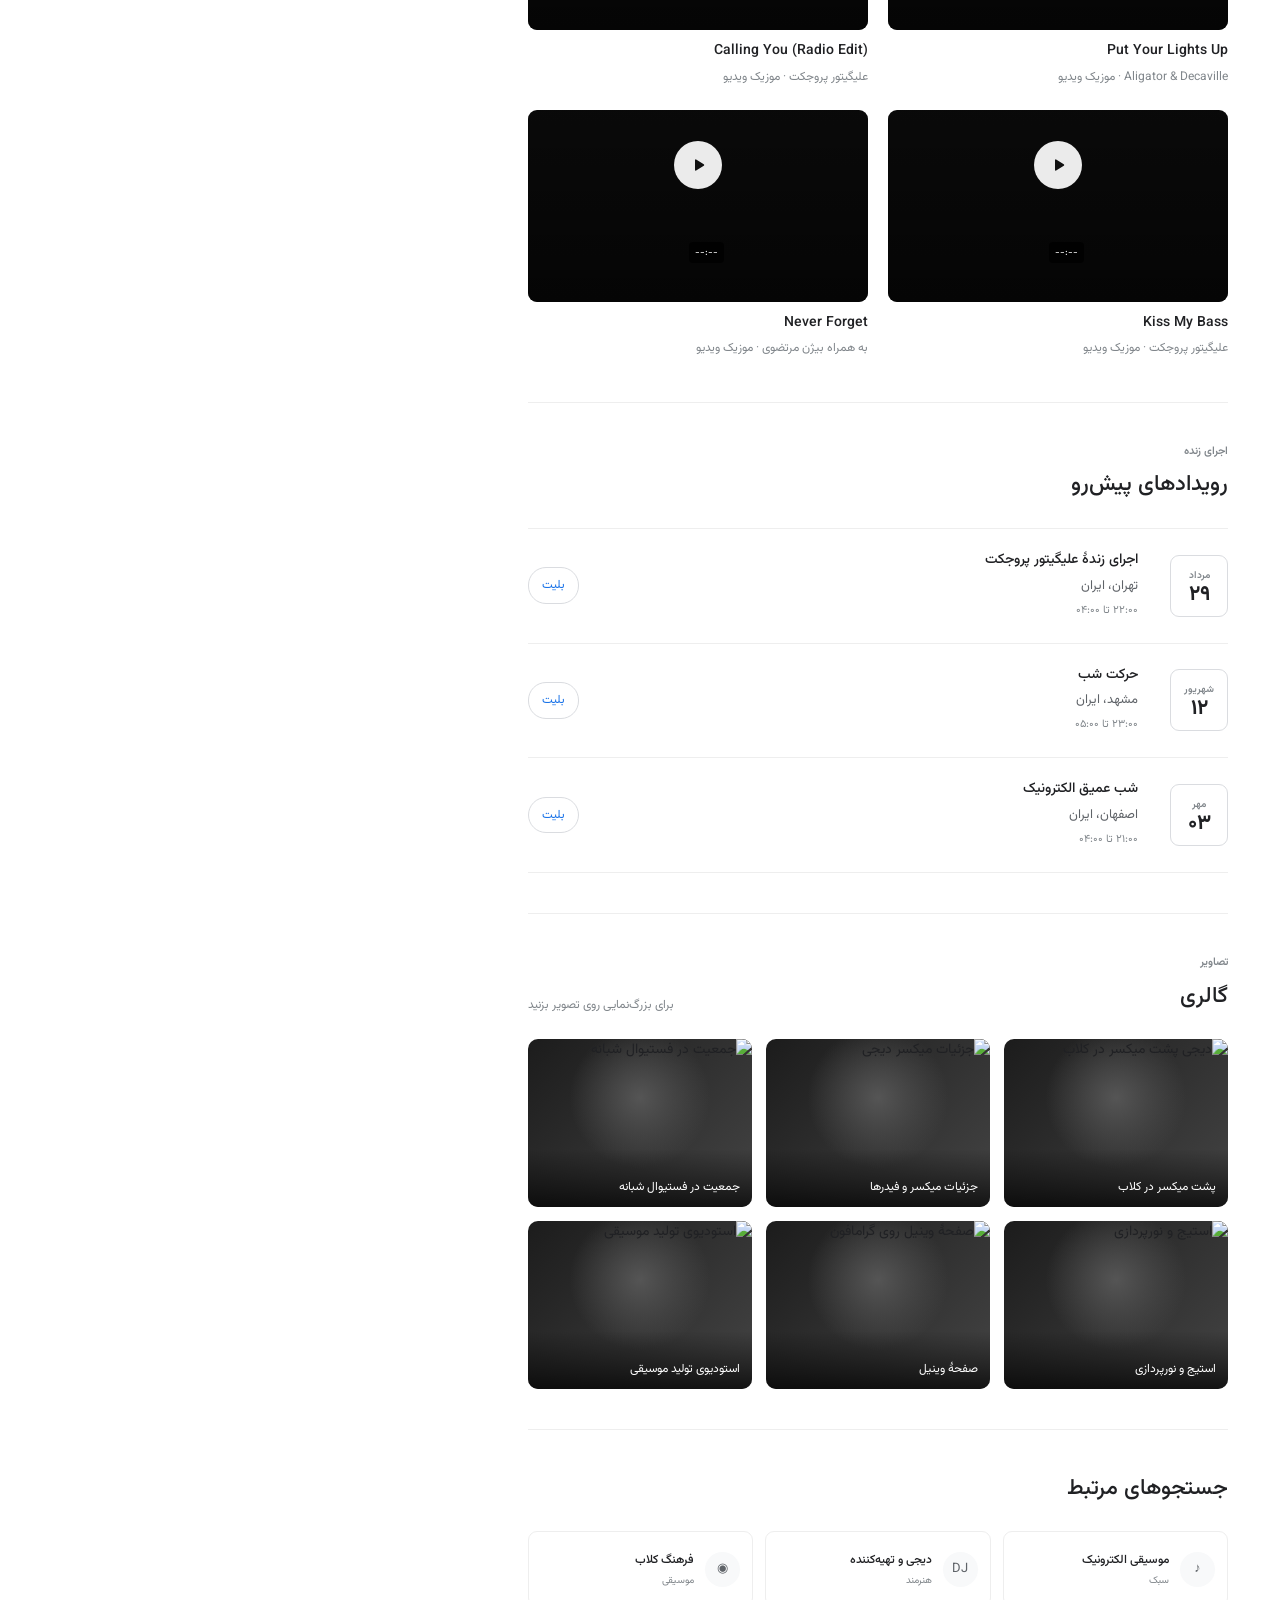
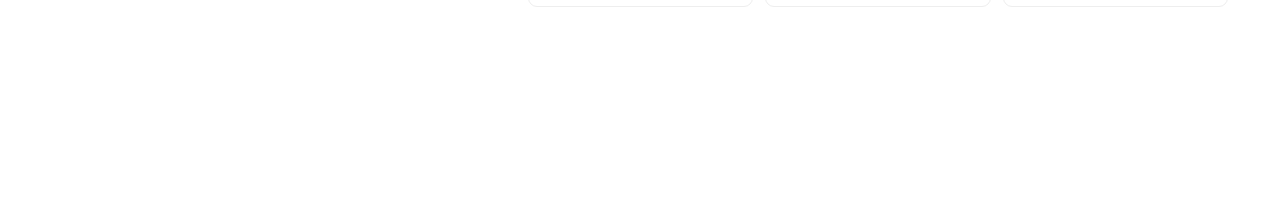
==== commit d344a60b: "Add files via upload" ====
--- a/uploads/index.html
+++ b/uploads/index.html
@@ -1,596 +1,885 @@
-<!DOCTYPE html>
-<html lang="en">
-<head>
-  <meta charset="UTF-8" />
-  <meta name="viewport" content="width=device-width, initial-scale=1.0" />
-
-  <title>Aligator Project — DJ & Producer</title>
-  <meta
-    name="description"
-    content="Aligator Project — DJ, producer and electronic music artist."
-  />
-
-  <link rel="preconnect" href="https://fonts.googleapis.com" />
-  <link rel="preconnect" href="https://fonts.gstatic.com" crossorigin />
-  <link
-    href="https://fonts.googleapis.com/css2?family=Inter:wght@400;500;600;700&display=swap"
-    rel="stylesheet"
-  />
-
-  <link rel="stylesheet" href="style.css" />
-</head>
-
-<body>
-
-  <!-- ================= HEADER ================= -->
-  <header class="topbar">
-    <div class="brand">
-      <span class="brand-mark">A</span>
-      <span class="brand-name">Aligator</span>
-    </div>
-
-    <div class="search-wrapper">
-      <div class="search-box">
-        <svg class="search-icon" viewBox="0 0 24 24" aria-hidden="true">
-          <circle cx="11" cy="11" r="7"></circle>
-          <path d="M16.5 16.5L21 21"></path>
-        </svg>
-
-        <input
-          id="searchInput"
-          type="search"
-          value="Aligator Project"
-          autocomplete="off"
-          aria-label="Search Aligator Project"
-        />
-
-        <button class="clear-search" id="clearSearch" aria-label="Clear search">
-          ×
-        </button>
-
-        <button class="search-button" id="searchButton">
-          Search
-        </button>
-      </div>
-
-      <div class="search-suggestions" id="searchSuggestions"></div>
-    </div>
-
-    <button class="menu-button" id="menuButton" aria-label="Open menu">
-      <span></span>
-      <span></span>
-      <span></span>
-    </button>
-  </header>
-
-
-  <!-- ================= NAVIGATION ================= -->
-  <nav class="search-nav">
-    <div class="nav-inner">
-      <button class="nav-link active" data-section="all">All</button>
-      <button class="nav-link" data-section="music">Music</button>
-      <button class="nav-link" data-section="videos">Videos</button>
-      <button class="nav-link" data-section="events">Events</button>
-      <button class="nav-link" data-section="about">About</button>
-    </div>
-  </nav>
-
-
-  <!-- ================= MAIN ================= -->
-  <main class="page-container">
-
-    <div class="results-layout">
-
-      <!-- ================= LEFT COLUMN ================= -->
-      <section class="results-column">
-
-        <!-- Artist intro -->
-        <section class="search-result hero-result" data-content="about">
-
-          <div class="result-url">
-            aligatorproject.com
-          </div>
-
-          <h1>Aligator Project</h1>
-
-          <p class="result-description">
-            Aligator Project is a DJ and electronic music producer creating
-            energetic sounds between house, techno and melodic electronic music.
-          </p>
-
-          <div class="result-links">
-            <a href="#music">Music</a>
-            <a href="#about">About</a>
-            <a href="#events">Events</a>
-          </div>
-
-        </section>
-
-
-        <!-- About -->
-        <section class="content-section" id="about" data-content="about">
-
-          <div class="section-heading">
-            <h2>About Aligator Project</h2>
-          </div>
-
-          <p class="large-text">
-            Aligator Project is the artist identity of a DJ and producer
-            focused on electronic music, club culture and atmospheric live
-            performances.
-          </p>
-
-          <p>
-            Combining driving rhythms, hypnotic melodies and modern electronic
-            production, Aligator Project creates a sound designed for both
-            intimate clubs and large dance floors.
-          </p>
-
-          <div class="info-grid">
-
-            <div class="info-item">
-              <span class="info-label">Artist</span>
-              <strong>Aligator Project</strong>
-            </div>
-
-            <div class="info-item">
-              <span class="info-label">Occupation</span>
-              <strong>DJ & Producer</strong>
-            </div>
-
-            <div class="info-item">
-              <span class="info-label">Genre</span>
-              <strong>House / Techno</strong>
-            </div>
-
-            <div class="info-item">
-              <span class="info-label">Based in</span>
-              <strong>Germany</strong>
-            </div>
-
-          </div>
-
-        </section>
-
-
-        <!-- Music -->
-        <section class="content-section" id="music" data-content="music">
-
-          <div class="section-heading section-heading-row">
-            <div>
-              <span class="eyebrow">Listen now</span>
-              <h2>Music</h2>
-            </div>
-
-            <a href="#" class="view-all">View all</a>
-          </div>
-
-
-          <div class="track-list">
-
-            <article class="track" data-track="1">
-
-              <button class="play-track" aria-label="Play track">
-                <span class="play-icon">▶</span>
-              </button>
-
-              <div class="track-number">01</div>
-
-              <div class="track-info">
-                <h3>After Midnight</h3>
-                <p>Aligator Project · Original Mix</p>
-              </div>
-
-              <div class="track-duration">04:38</div>
-
-              <button class="track-more">•••</button>
-
-            </article>
-
-
-            <article class="track" data-track="2">
-
-              <button class="play-track" aria-label="Play track">
-                <span class="play-icon">▶</span>
-              </button>
-
-              <div class="track-number">02</div>
-
-              <div class="track-info">
-                <h3>Dark Water</h3>
-                <p>Aligator Project · Original Mix</p>
-              </div>
-
-              <div class="track-duration">05:12</div>
-
-              <button class="track-more">•••</button>
-
-            </article>
-
-
-            <article class="track" data-track="3">
-
-              <button class="play-track" aria-label="Play track">
-                <span class="play-icon">▶</span>
-              </button>
-
-              <div class="track-number">03</div>
-
-              <div class="track-info">
-                <h3>Deep Motion</h3>
-                <p>Aligator Project · Original Mix</p>
-              </div>
-
-              <div class="track-duration">06:02</div>
-
-              <button class="track-more">•••</button>
-
-            </article>
-
-
-            <article class="track" data-track="4">
-
-              <button class="play-track" aria-label="Play track">
-                <span class="play-icon">▶</span>
-              </button>
-
-              <div class="track-number">04</div>
-
-              <div class="track-info">
-                <h3>Neon Dreams</h3>
-                <p>Aligator Project · Original Mix</p>
-              </div>
-
-              <div class="track-duration">04:51</div>
-
-              <button class="track-more">•••</button>
-
-            </article>
-
-          </div>
-
-        </section>
-
-
-        <!-- Videos -->
-        <section class="content-section" id="videos" data-content="videos">
-
-          <div class="section-heading section-heading-row">
-            <div>
-              <span class="eyebrow">Watch</span>
-              <h2>Videos</h2>
-            </div>
-
-            <a href="#" class="view-all">YouTube</a>
-          </div>
-
-
-          <div class="video-grid">
-
-            <article class="video-card">
-              <div class="video-thumbnail thumbnail-one">
-                <button class="video-play">▶</button>
-                <span class="video-duration">03:42</span>
-              </div>
-
-              <div class="video-info">
-                <h3>Aligator Project — Live Session</h3>
-                <p>Live performance · 2026</p>
-              </div>
-            </article>
-
-
-            <article class="video-card">
-              <div class="video-thumbnail thumbnail-two">
-                <button class="video-play">▶</button>
-                <span class="video-duration">05:18</span>
-              </div>
-
-              <div class="video-info">
-                <h3>Deep Night — DJ Set</h3>
-                <p>DJ set · 2026</p>
-              </div>
-            </article>
-
-
-            <article class="video-card">
-              <div class="video-thumbnail thumbnail-three">
-                <button class="video-play">▶</button>
-                <span class="video-duration">04:27</span>
-              </div>
-
-              <div class="video-info">
-                <h3>Behind The Project</h3>
-                <p>Studio session · 2025</p>
-              </div>
-            </article>
-
-          </div>
-
-        </section>
-
-
-        <!-- Events -->
-        <section class="content-section" id="events" data-content="events">
-
-          <div class="section-heading">
-            <span class="eyebrow">Live</span>
-            <h2>Upcoming Events</h2>
-          </div>
-
-
-          <div class="event-list">
-
-            <article class="event">
-              <div class="event-date">
-                <span class="event-month">AUG</span>
-                <strong>29</strong>
-              </div>
-
-              <div class="event-details">
-                <h3>Aligator Project Live</h3>
-                <p>Frankfurt, Germany</p>
-                <span>22:00 — 04:00</span>
-              </div>
-
-              <a href="#" class="event-button">Tickets</a>
-            </article>
-
-
-            <article class="event">
-              <div class="event-date">
-                <span class="event-month">SEP</span>
-                <strong>12</strong>
-              </div>
-
-              <div class="event-details">
-                <h3>Night Motion</h3>
-                <p>Berlin, Germany</p>
-                <span>23:00 — 05:00</span>
-              </div>
-
-              <a href="#" class="event-button">Tickets</a>
-            </article>
-
-
-            <article class="event">
-              <div class="event-date">
-                <span class="event-month">OCT</span>
-                <strong>03</strong>
-              </div>
-
-              <div class="event-details">
-                <h3>Deep Electronic Night</h3>
-                <p>Cologne, Germany</p>
-                <span>21:00 — 04:00</span>
-              </div>
-
-              <a href="#" class="event-button">Tickets</a>
-            </article>
-
-          </div>
-
-        </section>
-
-
-        <!-- Related -->
-        <section class="content-section related-section">
-
-          <div class="section-heading">
-            <h2>People also search for</h2>
-          </div>
-
-          <div class="related-grid">
-
-            <a href="#" class="related-card">
-              <span class="related-icon">♪</span>
-              <span>
-                <strong>Electronic Music</strong>
-                <small>Genre</small>
-              </span>
-            </a>
-
-            <a href="#" class="related-card">
-              <span class="related-icon">DJ</span>
-              <span>
-                <strong>DJ & Producer</strong>
-                <small>Artist</small>
-              </span>
-            </a>
-
-            <a href="#" class="related-card">
-              <span class="related-icon">◉</span>
-              <span>
-                <strong>Club Culture</strong>
-                <small>Music</small>
-              </span>
-            </a>
-
-          </div>
-
-        </section>
-
-      </section>
-
-
-      <!-- ================= KNOWLEDGE PANEL ================= -->
-      <aside class="knowledge-panel">
-
-        <div class="artist-image">
-
-          <!-- Replace this background with the client's real photo -->
-          <div class="artist-placeholder">
-            <span>ALIGATOR</span>
-            <strong>PROJECT</strong>
-          </div>
-
-        </div>
-
-
-        <div class="knowledge-content">
-
-          <h2>Aligator Project</h2>
-
-          <p class="artist-type">
-            DJ & electronic music producer
-          </p>
-
-
-          <div class="social-links">
-
-            <a href="#" aria-label="Instagram">
-              <span class="social-symbol">◎</span>
-              Instagram
-            </a>
-
-            <a href="#" aria-label="Spotify">
-              <span class="social-symbol">◉</span>
-              Spotify
-            </a>
-
-            <a href="#" aria-label="SoundCloud">
-              <span class="social-symbol">◖</span>
-              SoundCloud
-            </a>
-
-            <a href="#" aria-label="YouTube">
-              <span class="social-symbol">▶</span>
-              YouTube
-            </a>
-
-          </div>
-
-
-          <div class="knowledge-divider"></div>
-
-
-          <div class="knowledge-row">
-            <span>Born</span>
-            <strong>—</strong>
-          </div>
-
-          <div class="knowledge-row">
-            <span>Genre</span>
-            <strong>Electronic</strong>
-          </div>
-
-          <div class="knowledge-row">
-            <span>Occupation</span>
-            <strong>DJ / Producer</strong>
-          </div>
-
-          <div class="knowledge-row">
-            <span>Location</span>
-            <strong>Germany</strong>
-          </div>
-
-
-          <div class="knowledge-divider"></div>
-
-
-          <p class="knowledge-description">
-            Aligator Project is an electronic music artist focused on
-            contemporary club sounds, DJ performances and original productions.
-          </p>
-
-
-          <button class="more-info-button" id="moreInfoButton">
-            More about Aligator Project
-          </button>
-
-        </div>
-
-      </aside>
-
-    </div>
-
-  </main>
-
-
-  <!-- ================= MOBILE MENU ================= -->
-  <div class="mobile-menu" id="mobileMenu">
-
-    <button class="mobile-menu-close" id="mobileMenuClose">
-      ×
-    </button>
-
-    <div class="mobile-menu-content">
-
-      <span class="eyebrow">Explore</span>
-
-      <a href="#about">About</a>
-      <a href="#music">Music</a>
-      <a href="#videos">Videos</a>
-      <a href="#events">Events</a>
-
-      <div class="mobile-socials">
-        <a href="#">Instagram</a>
-        <a href="#">Spotify</a>
-        <a href="#">YouTube</a>
-      </div>
-
-    </div>
-
-  </div>
-
-
-  <!-- ================= MUSIC PLAYER ================= -->
-  <div class="music-player" id="musicPlayer">
-
-    <div class="player-track">
-
-      <div class="player-cover">
-        A
-      </div>
-
-      <div>
-        <strong id="playerTitle">After Midnight</strong>
-        <span>Aligator Project</span>
-      </div>
-
-    </div>
-
-
-    <div class="player-controls">
-
-      <button id="previousTrack">|◀</button>
-
-      <button class="player-main" id="mainPlayButton">
-        ▶
-      </button>
-
-      <button id="nextTrack">▶|</button>
-
-    </div>
-
-
-    <div class="player-progress">
-
-      <span id="currentTime">0:00</span>
-
-      <div class="progress-bar">
-        <div class="progress-value" id="progressValue"></div>
-      </div>
-
-      <span id="totalTime">4:38</span>
-
-    </div>
-
-
-    <button class="player-close" id="closePlayer">
-      ×
-    </button>
-
-  </div>
-
-
-  <!-- ================= TOAST ================= -->
-  <div class="toast" id="toast">
-    <span id="toastText">Coming soon</span>
-  </div>
-
-
-  <script src="script.js"></script>
-
-</body>
-</html>+<!DOCTYPE html>
+<html lang="fa" dir="rtl">
+<head>
+  <meta charset="UTF-8" />
+  <meta name="viewport" content="width=device-width, initial-scale=1.0" />
+
+  <title>علیگیتور پروجکت — دیجی و تهیه‌کننده</title>
+  <meta
+    name="description"
+    content="علیگیتور پروجکت — دیجی، تهیه‌کننده و هنرمند موسیقی الکترونیک."
+  />
+
+  <link rel="preconnect" href="https://fonts.googleapis.com" />
+  <link rel="preconnect" href="https://fonts.gstatic.com" crossorigin />
+  <link
+    href="https://fonts.googleapis.com/css2?family=Vazirmatn:wght@100..900&display=swap"
+    rel="stylesheet"
+  />
+
+  <link rel="stylesheet" href="style.css" />
+
+  <!-- تنظیم نمایش لوگوهای واقعی شبکه‌های اجتماعی -->
+  <style>
+    .social-links a .social-symbol {
+      display: inline-flex;
+      align-items: center;
+      justify-content: center;
+      width: 26px;
+      height: 26px;
+      background: transparent !important;
+      border: 0 !important;
+    }
+    .social-links a .social-symbol svg { display: block; }
+    .mobile-socials a { display: inline-flex; align-items: center; }
+  </style>
+
+  <!-- انتخاب تم پیش از رندر، برای جلوگیری از فلشِ رنگِ اشتباه -->
+  <script>
+    (function () {
+      try {
+        var saved = localStorage.getItem("aligator-theme");
+        var theme = saved ||
+          (window.matchMedia("(prefers-color-scheme: dark)").matches ? "dark" : "light");
+        document.documentElement.setAttribute("data-theme", theme);
+      } catch (e) {
+        document.documentElement.setAttribute("data-theme", "light");
+      }
+    })();
+  </script>
+</head>
+
+<body>
+
+  <!-- ================= هدر ================= -->
+  <header class="topbar">
+    <div class="brand">
+      <span class="brand-mark">ع</span>
+      <span class="brand-name">علیگیتور</span>
+    </div>
+
+    <div class="search-wrapper">
+      <div class="search-box">
+        <svg class="search-icon" viewBox="0 0 24 24" aria-hidden="true">
+          <circle cx="11" cy="11" r="7"></circle>
+          <path d="M16.5 16.5L21 21"></path>
+        </svg>
+
+        <input
+          id="searchInput"
+          type="search"
+          value="علیگیتور پروجکت"
+          autocomplete="off"
+          aria-label="جستجوی علیگیتور پروجکت"
+        />
+
+        <button class="clear-search" id="clearSearch" aria-label="پاک‌کردن جستجو">
+          ×
+        </button>
+
+        <button class="search-button" id="searchButton">
+          جستجو
+        </button>
+      </div>
+
+      <div class="search-suggestions" id="searchSuggestions"></div>
+    </div>
+
+    <div class="topbar-actions">
+      <!-- دکمه تغییر تم روشن/تیره -->
+      <button class="theme-toggle" id="themeToggle" aria-label="تغییر حالت روشن و تاریک">
+        <svg class="icon-moon" viewBox="0 0 24 24" aria-hidden="true">
+          <path d="M21 12.79A9 9 0 1 1 11.21 3 7 7 0 0 0 21 12.79z"></path>
+        </svg>
+        <svg class="icon-sun" viewBox="0 0 24 24" aria-hidden="true">
+          <circle cx="12" cy="12" r="5"></circle>
+          <line x1="12" y1="1" x2="12" y2="3"></line>
+          <line x1="12" y1="21" x2="12" y2="23"></line>
+          <line x1="4.22" y1="4.22" x2="5.64" y2="5.64"></line>
+          <line x1="18.36" y1="18.36" x2="19.78" y2="19.78"></line>
+          <line x1="1" y1="12" x2="3" y2="12"></line>
+          <line x1="21" y1="12" x2="23" y2="12"></line>
+          <line x1="4.22" y1="19.78" x2="5.64" y2="18.36"></line>
+          <line x1="18.36" y1="5.64" x2="19.78" y2="4.22"></line>
+        </svg>
+      </button>
+
+      <button class="menu-button" id="menuButton" aria-label="بازکردن منو">
+        <span></span>
+        <span></span>
+        <span></span>
+      </button>
+    </div>
+  </header>
+
+
+  <!-- ================= ناوبری ================= -->
+  <nav class="search-nav">
+    <div class="nav-inner">
+      <button class="nav-link active" data-section="all">همه</button>
+      <button class="nav-link" data-section="music">موسیقی</button>
+      <button class="nav-link" data-section="videos">ویدیوها</button>
+      <button class="nav-link" data-section="events">رویدادها</button>
+      <button class="nav-link" data-section="gallery">گالری</button>
+      <button class="nav-link" data-section="about">درباره</button>
+    </div>
+  </nav>
+
+
+  <!-- ================= محتوای اصلی ================= -->
+  <main class="page-container">
+
+    <div class="results-layout">
+
+      <!-- ================= ستون اصلی ================= -->
+      <section class="results-column">
+
+        <!-- معرفی هنرمند -->
+        <section class="search-result hero-result" data-content="about">
+
+          <div class="result-url">
+            aligatorproject.com
+          </div>
+
+          <h1>علیگیتور پروجکت</h1>
+
+          <p class="result-description">
+            علیگیتور پروجکت دیجی و تهیه‌کنندهٔ موسیقی الکترونیک است که صداهای
+            پرانرژی میان هاوس، تکنو و موسیقی الکترونیک ملودیک می‌سازد.
+          </p>
+
+          <div class="result-links">
+            <a href="#music">موسیقی</a>
+            <a href="#about">درباره</a>
+            <a href="#events">رویدادها</a>
+            <a href="#gallery">گالری</a>
+          </div>
+
+        </section>
+
+
+        <!-- درباره -->
+        <section class="content-section" id="about" data-content="about">
+
+          <div class="section-heading">
+            <h2>درباره علیگیتور پروجکت</h2>
+          </div>
+
+          <p class="large-text">
+            علیگیتور پروجکت هویت هنری یک دیجی و تهیه‌کننده است که بر موسیقی
+            الکترونیک، فرهنگ کلاب و اجراهای زندهٔ اتمسفریک تمرکز دارد.
+          </p>
+
+          <p>
+            با ترکیب ریتم‌های پرقدرت، ملودی‌های هیپنوتیزم‌کننده و تولید مدرن
+            الکترونیک، علیگیتور پروجکت صدایی می‌سازد که هم برای کلاب‌های صمیمی
+            و هم برای پیست‌های بزرگ طراحی شده است.
+          </p>
+
+          <div class="info-grid">
+
+            <div class="info-item">
+              <span class="info-label">هنرمند</span>
+              <strong>علیگیتور پروجکت</strong>
+            </div>
+
+            <div class="info-item">
+              <span class="info-label">حرفه</span>
+              <strong>دیجی و تهیه‌کننده</strong>
+            </div>
+
+            <div class="info-item">
+              <span class="info-label">سبک</span>
+              <strong>هاوس / تکنو</strong>
+            </div>
+
+            <div class="info-item">
+              <span class="info-label">مستقر در</span>
+              <strong>ایران</strong>
+            </div>
+
+          </div>
+
+        </section>
+
+
+        <!-- موسیقی -->
+        <section class="content-section" id="music" data-content="music">
+
+          <div class="section-heading section-heading-row">
+            <div>
+              <span class="eyebrow">همین حالا گوش کنید</span>
+              <h2>موسیقی</h2>
+            </div>
+
+            <a href="#" class="view-all">مشاهده همه</a>
+          </div>
+
+
+          <div class="track-list">
+
+            <article class="track" data-track="1" data-src="audio/bang-that-drum.mp3">
+
+              <button class="play-track" aria-label="پخش آهنگ">
+                <span class="play-icon"><svg class="icon-play" viewBox="0 0 24 24" aria-hidden="true"><path d="M8 5.5v13a1 1 0 0 0 1.53.85l10.2-6.5a1 1 0 0 0 0-1.7L9.53 4.65A1 1 0 0 0 8 5.5z"/></svg><svg class="icon-pause" viewBox="0 0 24 24" aria-hidden="true"><rect x="6.5" y="5" width="3.8" height="14" rx="1.2"/><rect x="13.7" y="5" width="3.8" height="14" rx="1.2"/></svg></span>
+              </button>
+
+              <div class="track-number">۰۱</div>
+
+              <div class="track-info">
+                <h3>Bang That Drum</h3>
+                <p>علیگیتور پروجکت · Ft. Copenhagen Drummers</p>
+              </div>
+
+              <div class="track-duration">--:--</div>
+
+              <button class="track-more">•••</button>
+
+            </article>
+
+
+            <article class="track" data-track="2" data-src="audio/beshkan.mp3">
+
+              <button class="play-track" aria-label="پخش آهنگ">
+                <span class="play-icon"><svg class="icon-play" viewBox="0 0 24 24" aria-hidden="true"><path d="M8 5.5v13a1 1 0 0 0 1.53.85l10.2-6.5a1 1 0 0 0 0-1.7L9.53 4.65A1 1 0 0 0 8 5.5z"/></svg><svg class="icon-pause" viewBox="0 0 24 24" aria-hidden="true"><rect x="6.5" y="5" width="3.8" height="14" rx="1.2"/><rect x="13.7" y="5" width="3.8" height="14" rx="1.2"/></svg></span>
+              </button>
+
+              <div class="track-number">۰۲</div>
+
+              <div class="track-info">
+                <h3>Beshkan(Snap Your Dirty Fingaz)</h3>
+                <p>علیگیتور پروجکت · نسخهٔ رسمی</p>
+              </div>
+
+              <div class="track-duration">--:--</div>
+
+              <button class="track-more">•••</button>
+
+            </article>
+
+
+            <article class="track" data-track="3" data-src="audio/drop-the-bass.mp3">
+
+              <button class="play-track" aria-label="پخش آهنگ">
+                <span class="play-icon"><svg class="icon-play" viewBox="0 0 24 24" aria-hidden="true"><path d="M8 5.5v13a1 1 0 0 0 1.53.85l10.2-6.5a1 1 0 0 0 0-1.7L9.53 4.65A1 1 0 0 0 8 5.5z"/></svg><svg class="icon-pause" viewBox="0 0 24 24" aria-hidden="true"><rect x="6.5" y="5" width="3.8" height="14" rx="1.2"/><rect x="13.7" y="5" width="3.8" height="14" rx="1.2"/></svg></span>
+              </button>
+
+              <div class="track-number">۰۳</div>
+
+              <div class="track-info">
+                <h3>Drop The Bass</h3>
+                <p>علیگیتور پروجکت · میکس اصلی</p>
+              </div>
+
+              <div class="track-duration">--:--</div>
+
+              <button class="track-more">•••</button>
+
+            </article>
+
+
+            <article class="track" data-track="4" data-src="audio/follow-me-2020.mp3">
+
+              <button class="play-track" aria-label="پخش آهنگ">
+                <span class="play-icon"><svg class="icon-play" viewBox="0 0 24 24" aria-hidden="true"><path d="M8 5.5v13a1 1 0 0 0 1.53.85l10.2-6.5a1 1 0 0 0 0-1.7L9.53 4.65A1 1 0 0 0 8 5.5z"/></svg><svg class="icon-pause" viewBox="0 0 24 24" aria-hidden="true"><rect x="6.5" y="5" width="3.8" height="14" rx="1.2"/><rect x="13.7" y="5" width="3.8" height="14" rx="1.2"/></svg></span>
+              </button>
+
+              <div class="track-number">۰۴</div>
+
+              <div class="track-info">
+                <h3>Follow Me 2020</h3>
+                <p>علیگیتور پروجکت vs Space Frog</p>
+              </div>
+
+              <div class="track-duration">--:--</div>
+
+              <button class="track-more">•••</button>
+
+            </article>
+
+          </div>
+
+        </section>
+
+
+        <!-- ویدیوها -->
+        <section class="content-section" id="videos" data-content="videos">
+
+          <div class="section-heading section-heading-row">
+            <div>
+              <span class="eyebrow">تماشا</span>
+              <h2>ویدیوها</h2>
+            </div>
+
+            <a href="#" class="view-all">یوتیوب</a>
+          </div>
+
+
+          <div class="video-grid">
+
+            <article class="video-card" data-video="video/put-your-lights-up.mp4" data-title="Put Your Lights Up">
+              <div class="video-thumbnail">
+                <video class="video-preview" src="video/put-your-lights-up.mp4" poster="image/posters/put-your-lights-up.jpg" muted playsinline preload="metadata"></video>
+                <button class="video-play" aria-label="پخش ویدیو"><svg class="icon-play" viewBox="0 0 24 24" aria-hidden="true"><path d="M8 5.5v13a1 1 0 0 0 1.53.85l10.2-6.5a1 1 0 0 0 0-1.7L9.53 4.65A1 1 0 0 0 8 5.5z"/></svg></button>
+                <span class="video-duration">--:--</span>
+              </div>
+
+              <div class="video-info">
+                <h3>Put Your Lights Up</h3>
+                <p>Aligator & Decaville · موزیک ویدیو</p>
+              </div>
+            </article>
+
+
+            <article class="video-card" data-video="video/calling-you.mp4" data-title="Calling You (Radio Edit)">
+              <div class="video-thumbnail">
+                <video class="video-preview" src="video/calling-you.mp4" poster="image/posters/calling-you.jpg" muted playsinline preload="metadata"></video>
+                <button class="video-play" aria-label="پخش ویدیو"><svg class="icon-play" viewBox="0 0 24 24" aria-hidden="true"><path d="M8 5.5v13a1 1 0 0 0 1.53.85l10.2-6.5a1 1 0 0 0 0-1.7L9.53 4.65A1 1 0 0 0 8 5.5z"/></svg></button>
+                <span class="video-duration">--:--</span>
+              </div>
+
+              <div class="video-info">
+                <h3>Calling You (Radio Edit)</h3>
+                <p>علیگیتور پروجکت · موزیک ویدیو</p>
+              </div>
+            </article>
+
+
+            <article class="video-card" data-video="video/kiss-my-bass.mp4" data-title="Kiss My Bass">
+              <div class="video-thumbnail">
+                <video class="video-preview" src="video/kiss-my-bass.mp4" poster="image/posters/kiss-my-bass.jpg" muted playsinline preload="metadata"></video>
+                <button class="video-play" aria-label="پخش ویدیو"><svg class="icon-play" viewBox="0 0 24 24" aria-hidden="true"><path d="M8 5.5v13a1 1 0 0 0 1.53.85l10.2-6.5a1 1 0 0 0 0-1.7L9.53 4.65A1 1 0 0 0 8 5.5z"/></svg></button>
+                <span class="video-duration">--:--</span>
+              </div>
+
+              <div class="video-info">
+                <h3>Kiss My Bass</h3>
+                <p>علیگیتور پروجکت · موزیک ویدیو</p>
+              </div>
+            </article>
+
+
+            <article class="video-card" data-video="video/never-forget.mp4" data-title="Never Forget">
+              <div class="video-thumbnail">
+                <video class="video-preview" src="video/never-forget.mp4" poster="image/posters/never-forget.jpg" muted playsinline preload="metadata"></video>
+                <button class="video-play" aria-label="پخش ویدیو"><svg class="icon-play" viewBox="0 0 24 24" aria-hidden="true"><path d="M8 5.5v13a1 1 0 0 0 1.53.85l10.2-6.5a1 1 0 0 0 0-1.7L9.53 4.65A1 1 0 0 0 8 5.5z"/></svg></button>
+                <span class="video-duration">--:--</span>
+              </div>
+
+              <div class="video-info">
+                <h3>Never Forget</h3>
+                <p>به همراه بیژن مرتضوی · موزیک ویدیو</p>
+              </div>
+            </article>
+
+          </div>
+
+        </section>
+
+
+        <!-- رویدادها -->
+        <section class="content-section" id="events" data-content="events">
+
+          <div class="section-heading">
+            <span class="eyebrow">اجرای زنده</span>
+            <h2>رویدادهای پیش‌رو</h2>
+          </div>
+
+
+          <div class="event-list">
+
+            <article class="event">
+              <div class="event-date">
+                <span class="event-month">مرداد</span>
+                <strong>۲۹</strong>
+              </div>
+
+              <div class="event-details">
+                <h3>اجرای زندهٔ علیگیتور پروجکت</h3>
+                <p>تهران، ایران</p>
+                <span>۲۲:۰۰ تا ۰۴:۰۰</span>
+              </div>
+
+              <a href="#" class="event-button">بلیت</a>
+            </article>
+
+
+            <article class="event">
+              <div class="event-date">
+                <span class="event-month">شهریور</span>
+                <strong>۱۲</strong>
+              </div>
+
+              <div class="event-details">
+                <h3>حرکت شب</h3>
+                <p>مشهد، ایران</p>
+                <span>۲۳:۰۰ تا ۰۵:۰۰</span>
+              </div>
+
+              <a href="#" class="event-button">بلیت</a>
+            </article>
+
+
+            <article class="event">
+              <div class="event-date">
+                <span class="event-month">مهر</span>
+                <strong>۰۳</strong>
+              </div>
+
+              <div class="event-details">
+                <h3>شب عمیق الکترونیک</h3>
+                <p>اصفهان، ایران</p>
+                <span>۲۱:۰۰ تا ۰۴:۰۰</span>
+              </div>
+
+              <a href="#" class="event-button">بلیت</a>
+            </article>
+
+          </div>
+
+        </section>
+
+
+        <!-- گالری تصاویر -->
+        <section class="content-section" id="gallery" data-content="gallery">
+
+          <div class="section-heading section-heading-row">
+            <div>
+              <span class="eyebrow">تصاویر</span>
+              <h2>گالری</h2>
+            </div>
+
+            <span class="gallery-hint">برای بزرگ‌نمایی روی تصویر بزنید</span>
+          </div>
+
+          <!-- 🔁 جایگزینی تصاویر: عکس‌های داخل پوشهٔ image/ را با عکس‌های
+               واقعی دیجی جایگزین کنید (هم‌نام، هم‌فرمت .jpg). -->
+          <div class="gallery-grid">
+
+            <figure class="gallery-item" data-caption="پشت میکسر در کلاب">
+              <img src="image/gallery-1.jpg" alt="دیجی پشت میکسر در کلاب" loading="lazy" />
+              <figcaption>پشت میکسر در کلاب</figcaption>
+            </figure>
+
+            <figure class="gallery-item" data-caption="جزئیات میکسر و فیدرها">
+              <img src="image/gallery-2.jpg" alt="جزئیات میکسر دیجی" loading="lazy" />
+              <figcaption>جزئیات میکسر و فیدرها</figcaption>
+            </figure>
+
+            <figure class="gallery-item" data-caption="جمعیت در فستیوال شبانه">
+              <img src="image/gallery-3.jpg" alt="جمعیت در فستیوال شبانه" loading="lazy" />
+              <figcaption>جمعیت در فستیوال شبانه</figcaption>
+            </figure>
+
+            <figure class="gallery-item" data-caption="استیج و نورپردازی">
+              <img src="image/gallery-4.jpg" alt="استیج و نورپردازی" loading="lazy" />
+              <figcaption>استیج و نورپردازی</figcaption>
+            </figure>
+
+            <figure class="gallery-item" data-caption="صفحهٔ وینیل">
+              <img src="image/gallery-5.jpg" alt="صفحهٔ وینیل روی گرامافون" loading="lazy" />
+              <figcaption>صفحهٔ وینیل</figcaption>
+            </figure>
+
+            <figure class="gallery-item" data-caption="استودیوی تولید موسیقی">
+              <img src="image/gallery-6.jpg" alt="استودیوی تولید موسیقی" loading="lazy" />
+              <figcaption>استودیوی تولید موسیقی</figcaption>
+            </figure>
+
+          </div>
+
+        </section>
+
+
+        <!-- جستجوهای مرتبط -->
+        <section class="content-section related-section">
+
+          <div class="section-heading">
+            <h2>جستجوهای مرتبط</h2>
+          </div>
+
+          <div class="related-grid">
+
+            <a href="#" class="related-card">
+              <span class="related-icon">♪</span>
+              <span>
+                <strong>موسیقی الکترونیک</strong>
+                <small>سبک</small>
+              </span>
+            </a>
+
+            <a href="#" class="related-card">
+              <span class="related-icon">DJ</span>
+              <span>
+                <strong>دیجی و تهیه‌کننده</strong>
+                <small>هنرمند</small>
+              </span>
+            </a>
+
+            <a href="#" class="related-card">
+              <span class="related-icon">◉</span>
+              <span>
+                <strong>فرهنگ کلاب</strong>
+                <small>موسیقی</small>
+              </span>
+            </a>
+
+          </div>
+
+        </section>
+
+      </section>
+
+
+      <!-- ================= پنل اطلاعات ================= -->
+      <aside class="knowledge-panel">
+
+        <div class="knowledge-top">
+          <div class="knowledge-title-row">
+            <div>
+              <h2>علیگیتور پروجکت</h2>
+              <p class="artist-type">دیجی موسیقی الکترونیک و بازیگر</p>
+            </div>
+          </div>
+        </div>
+
+        <div class="artist-image">
+          <div class="artist-collage">
+            <img src="image/artist.jpg" alt="علیگیتور پروجکت در حال اجرا" />
+            <img src="image/gallery-1.jpg" alt="اجرای زندهٔ علیگیتور پروجکت" />
+            <img src="image/gallery-2.jpg" alt="علیگیتور پروجکت" />
+            <img src="image/gallery-3.jpg" alt="جمعیت در اجرای زنده" />
+            <img src="image/gallery-4.jpg" alt="استیج و نورپردازی" />
+            <img src="image/gallery-5.jpg" alt="صفحهٔ وینیل" />
+          </div>
+        </div>
+
+        <div class="knowledge-content">
+
+          <div class="knowledge-data-label">اطلاعات هنرمند</div>
+
+          <div class="social-links">
+
+            <a href="https://www.instagram.com/aligatorprojectelectronic" aria-label="اینستاگرام">
+              <span class="social-symbol">
+                <svg viewBox="0 0 24 24" width="20" height="20" aria-hidden="true">
+                  <defs>
+                    <radialGradient id="ig-grad" cx="30%" cy="107%" r="150%">
+                      <stop offset="0%" stop-color="#fdf497"/>
+                      <stop offset="5%" stop-color="#fdf497"/>
+                      <stop offset="45%" stop-color="#fd5949"/>
+                      <stop offset="60%" stop-color="#d6249f"/>
+                      <stop offset="90%" stop-color="#285AEB"/>
+                    </radialGradient>
+                  </defs>
+                  <rect x="1" y="1" width="22" height="22" rx="6" fill="url(#ig-grad)"/>
+                  <circle cx="12" cy="12" r="4.2" fill="none" stroke="#fff" stroke-width="1.8"/>
+                  <circle cx="17.2" cy="6.8" r="1.3" fill="#fff"/>
+                </svg>
+              </span>
+              اینستاگرام
+            </a>
+
+            <a href="https://open.spotify.com/artist/aligatorprojectelectronic" aria-label="اسپاتیفای">
+              <span class="social-symbol">
+                <svg viewBox="0 0 24 24" width="20" height="20" aria-hidden="true">
+                  <circle cx="12" cy="12" r="11" fill="#1ED760"/>
+                  <path fill="none" stroke="#000" stroke-width="1.7" stroke-linecap="round"
+                    d="M6.4 8.6c3.9-1.1 8.4-.7 11.6 1.2"/>
+                  <path fill="none" stroke="#000" stroke-width="1.5" stroke-linecap="round"
+                    d="M7 12.1c3.1-.9 6.8-.5 9.4 1"/>
+                  <path fill="none" stroke="#000" stroke-width="1.3" stroke-linecap="round"
+                    d="M7.6 15.3c2.4-.7 5.3-.4 7.4.8"/>
+                </svg>
+              </span>
+              اسپاتیفای
+            </a>
+
+            <a href="https://soundcloud.com/aligatorprojectelectronic" aria-label="ساندکلود">
+              <span class="social-symbol">
+                <svg viewBox="0 0 48 24" width="26" height="20" aria-hidden="true">
+                  <g fill="#FF5500">
+                    <rect x="2"  y="12" width="1.8" height="8" rx="0.9"/>
+                    <rect x="5"  y="9"  width="1.8" height="11" rx="0.9"/>
+                    <rect x="8"  y="7"  width="1.8" height="13" rx="0.9"/>
+                    <rect x="11" y="10" width="1.8" height="10" rx="0.9"/>
+                    <rect x="14" y="6"  width="1.8" height="14" rx="0.9"/>
+                    <rect x="17" y="8"  width="1.8" height="12" rx="0.9"/>
+                  </g>
+                  <path fill="#FF5500" d="M21 20V8.5c1-.6 2.2-1 3.4-1 3.6 0 6.6 2.7 7.1 6.2.7-.3 1.5-.5 2.3-.5 3 0 5.5 2.4 5.5 5.4 0 .5-.1 1-.2 1.4H21z"/>
+                </svg>
+              </span>
+              ساندکلود
+            </a>
+
+            <a href="https://www.youtube.com/@aligatorprojectelectronic" aria-label="یوتیوب">
+              <span class="social-symbol">
+                <svg viewBox="0 0 24 24" width="22" height="20" aria-hidden="true">
+                  <rect x="1" y="4.5" width="22" height="15" rx="4.2" fill="#FF0000"/>
+                  <path d="M10 8.5l6 3.5-6 3.5z" fill="#fff"/>
+                </svg>
+              </span>
+              یوتیوب
+            </a>
+
+            <a href="mailto:aligatorprojectelectronic@gmail.com" class="social-email" aria-label="ایمیل">
+              <span class="social-symbol">
+                <img class="gmail-logo-image" src="image/gmail-logo.png" alt="" aria-hidden="true" />
+              </span>
+              ایمیل
+            </a>
+
+            <a href="https://t.me/aligatorprojectelectronic" class="social-telegram" aria-label="تلگرام">
+              <span class="social-symbol">
+                <svg viewBox="0 0 24 24" width="21" height="20" aria-hidden="true">
+                  <circle cx="12" cy="12" r="11" fill="#2AABEE"/>
+                  <path fill="#fff" d="M5 11.55 19 6 15.45 18 11 14l-3 2 .95-3.25z"/>
+                </svg>
+              </span>
+              تلگرام
+            </a>
+
+          </div>
+
+
+          <div class="knowledge-divider"></div>
+
+
+          <div class="knowledge-data-grid">
+            <div class="knowledge-row">
+              <span>سابقه</span>
+              <strong>۲۰ سال</strong>
+            </div>
+
+            <div class="knowledge-row">
+              <span>سبک</span>
+              <strong>الکترونیک</strong>
+            </div>
+
+            <div class="knowledge-row">
+              <span>حرفه</span>
+              <strong>دیجی / بازیگر</strong>
+            </div>
+
+            <div class="knowledge-row">
+              <span>موقعیت</span>
+              <strong>ایران</strong>
+            </div>
+          </div>
+
+
+          <div class="knowledge-divider"></div>
+
+
+          <!-- <p class="knowledge-description">
+            علیگیتور پروجکت هنرمند موسیقی الکترونیک است که بر صداهای معاصر
+            کلاب، اجراهای دیجی و تولیدات اختصاصی تمرکز دارد.
+          </p> -->
+
+
+          <button class="more-info-button" id="moreInfoButton">
+            اطلاعات بیشتر درباره علیگیتور پروجکت
+          </button>
+
+        </div>
+
+      </aside>
+
+    </div>
+
+  </main>
+
+
+  <!-- ================= منوی موبایل ================= -->
+  <div class="mobile-menu" id="mobileMenu">
+
+    <button class="mobile-menu-close" id="mobileMenuClose" aria-label="بستن منو">
+      ×
+    </button>
+
+    <div class="mobile-menu-content">
+
+      <span class="eyebrow">کاوش</span>
+
+      <a href="#about">درباره</a>
+      <a href="#music">موسیقی</a>
+      <a href="#videos">ویدیوها</a>
+      <a href="#events">رویدادها</a>
+      <a href="#gallery">گالری</a>
+
+      <div class="mobile-socials">
+        
+              <a href="https://www.instagram.com/aligatorprojectelectronic" aria-label="اینستاگرام">
+                <svg viewBox="0 0 24 24" width="18" height="18" aria-hidden="true" style="vertical-align:middle;margin-left:6px">
+                  <defs>
+                    <radialGradient id="ig-grad" cx="30%" cy="107%" r="150%">
+                      <stop offset="0%" stop-color="#fdf497"/>
+                      <stop offset="5%" stop-color="#fdf497"/>
+                      <stop offset="45%" stop-color="#fd5949"/>
+                      <stop offset="60%" stop-color="#d6249f"/>
+                      <stop offset="90%" stop-color="#285AEB"/>
+                    </radialGradient>
+                  </defs>
+                  <rect x="1" y="1" width="22" height="22" rx="6" fill="url(#ig-grad)"/>
+                  <circle cx="12" cy="12" r="4.2" fill="none" stroke="#fff" stroke-width="1.8"/>
+                  <circle cx="17.2" cy="6.8" r="1.3" fill="#fff"/>
+                </svg>
+              اینستاگرام
+            </a>
+
+            <!-- <a href="https://open.spotify.com/artist/aligatorprojectelectronic" aria-label="اسپاتیفای">
+                <svg viewBox="0 0 24 24" width="18" height="18" aria-hidden="true" style="vertical-align:middle;margin-left:6px">
+                  <circle cx="12" cy="12" r="11" fill="#1ED760"/>
+                  <path fill="none" stroke="#000" stroke-width="1.7" stroke-linecap="round"
+                    d="M6.4 8.6c3.9-1.1 8.4-.7 11.6 1.2"/>
+                  <path fill="none" stroke="#000" stroke-width="1.5" stroke-linecap="round"
+                    d="M7 12.1c3.1-.9 6.8-.5 9.4 1"/>
+                  <path fill="none" stroke="#000" stroke-width="1.3" stroke-linecap="round"
+                    d="M7.6 15.3c2.4-.7 5.3-.4 7.4.8"/>
+                </svg>
+              اسپاتیفای
+            </a> -->
+
+            <!-- <a href="https://soundcloud.com/aligatorprojectelectronic" aria-label="ساندکلود">
+                <svg viewBox="0 0 24 24" width="18" height="18" aria-hidden="true" style="vertical-align:middle;margin-left:6px">
+                  <g fill="#FF5500">
+                    <rect x="2"  y="12" width="1.8" height="8" rx="0.9"/>
+                    <rect x="5"  y="9"  width="1.8" height="11" rx="0.9"/>
+                    <rect x="8"  y="7"  width="1.8" height="13" rx="0.9"/>
+                    <rect x="11" y="10" width="1.8" height="10" rx="0.9"/>
+                    <rect x="14" y="6"  width="1.8" height="14" rx="0.9"/>
+                    <rect x="17" y="8"  width="1.8" height="12" rx="0.9"/>
+                  </g>
+                  <path fill="#FF5500" d="M21 20V8.5c1-.6 2.2-1 3.4-1 3.6 0 6.6 2.7 7.1 6.2.7-.3 1.5-.5 2.3-.5 3 0 5.5 2.4 5.5 5.4 0 .5-.1 1-.2 1.4H21z"/>
+                </svg>
+              ساندکلود
+            </a> -->
+
+            <a href="https://www.youtube.com/@aligatorprojectelectronic" aria-label="یوتیوب">
+                <svg viewBox="0 0 24 24" width="18" height="18" aria-hidden="true" style="vertical-align:middle;margin-left:6px">
+                  <rect x="1" y="4.5" width="22" height="15" rx="4.2" fill="#FF0000"/>
+                  <path d="M10 8.5l6 3.5-6 3.5z" fill="#fff"/>
+                </svg>
+              یوتیوب
+            </a>
+
+            <a href="mailto:aligatorprojectelectronic@gmail.com" class="social-email" aria-label="ایمیل">
+              <span style="vertical-align:middle;margin-left:6px">
+                <img class="gmail-logo-image" src="image/gmail-logo.png" alt="" aria-hidden="true" />
+              </span>
+              ایمیل
+            </a>
+
+            <a href="https://t.me/aligatorprojectelectronic" class="social-telegram" aria-label="تلگرام">
+                <svg viewBox="0 0 24 24" width="18" height="18" aria-hidden="true" style="vertical-align:middle;margin-left:6px">
+                  <circle cx="12" cy="12" r="11" fill="#2AABEE"/>
+                  <path fill="#fff" d="M5 11.55 19 6 15.45 18 11 14l-3 2 .95-3.25z"/>
+                </svg>
+              تلگرام
+            </a>
+
+
+
+
+
+
+      </div>
+
+    </div>
+
+  </div>
+
+
+  <!-- ================= لایت‌باکس گالری ================= -->
+  <div
+    class="lightbox"
+    id="lightbox"
+    role="dialog"
+    aria-modal="true"
+    aria-label="نمایش تصویر در اندازهٔ بزرگ"
+    aria-hidden="true"
+  >
+
+    <button class="lightbox-close" id="lightboxClose" aria-label="بستن">×</button>
+
+    <button class="lightbox-nav lightbox-prev" id="lightboxPrev" aria-label="تصویر قبلی">›</button>
+
+    <figure class="lightbox-figure">
+      <img id="lightboxImg" src="" alt="" />
+      <figcaption id="lightboxCaption"></figcaption>
+    </figure>
+
+    <button class="lightbox-nav lightbox-next" id="lightboxNext" aria-label="تصویر بعدی">‹</button>
+
+  </div>
+
+
+  <!-- ================= پخش‌کنندهٔ موسیقی ================= -->
+  <audio id="audioElement" preload="metadata"></audio>
+
+  <div class="music-player" id="musicPlayer">
+
+    <div class="player-track">
+
+      <div class="player-cover">
+        ع
+      </div>
+
+      <div>
+        <strong id="playerTitle">Bang That Drum</strong>
+        <span>علیگیتور پروجکت</span>
+      </div>
+
+    </div>
+
+
+    <div class="player-controls">
+
+      <button id="previousTrack" aria-label="آهنگ قبلی"><svg viewBox="0 0 24 24" aria-hidden="true"><path d="M18 5.5v13a1 1 0 0 1-1.55.83l-9-6.5a1 1 0 0 1 0-1.66l9-6.5A1 1 0 0 1 18 5.5z"/><rect x="4.5" y="5" width="2.6" height="14" rx="1.1"/></svg></button>
+
+      <button class="player-main" id="mainPlayButton" aria-label="پخش / توقف"><svg class="icon-play" viewBox="0 0 24 24" aria-hidden="true"><path d="M8 5.5v13a1 1 0 0 0 1.53.85l10.2-6.5a1 1 0 0 0 0-1.7L9.53 4.65A1 1 0 0 0 8 5.5z"/></svg><svg class="icon-pause" viewBox="0 0 24 24" aria-hidden="true"><rect x="6.5" y="5" width="3.8" height="14" rx="1.2"/><rect x="13.7" y="5" width="3.8" height="14" rx="1.2"/></svg></button>
+
+      <button id="nextTrack" aria-label="آهنگ بعدی"><svg viewBox="0 0 24 24" aria-hidden="true"><path d="M6 5.5v13a1 1 0 0 0 1.55.83l9-6.5a1 1 0 0 0 0-1.66l-9-6.5A1 1 0 0 0 6 5.5z"/><rect x="16.9" y="5" width="2.6" height="14" rx="1.1"/></svg></button>
+
+    </div>
+
+
+    <div class="player-progress">
+
+      <span id="currentTime">۰:۰۰</span>
+
+      <div class="progress-bar">
+        <div class="progress-value" id="progressValue"></div>
+      </div>
+
+      <span id="totalTime">۰:۰۰</span>
+
+    </div>
+
+
+    <button class="player-close" id="closePlayer" aria-label="بستن پخش‌کننده">
+      ×
+    </button>
+
+  </div>
+
+
+  <!-- ================= پیام اطلاع‌رسانی ================= -->
+  <div class="toast" id="toast">
+    <span id="toastText">به‌زودی</span>
+  </div>
+
+
+  <!-- ================= پخش‌کنندهٔ ویدیو ================= -->
+  <div class="video-modal" id="videoModal" aria-hidden="true">
+    <button class="video-modal-close" id="videoModalClose" aria-label="بستن">×</button>
+    <div class="video-modal-inner">
+      <video id="videoModalPlayer" controls playsinline></video>
+      <p class="video-modal-title" id="videoModalTitle"></p>
+    </div>
+  </div>
+
+  <script src="script.js"></script>
+
+</body>
+</html>
--- a/uploads/style.css
+++ b/uploads/style.css
@@ -1,1813 +1,2718 @@
-/* =========================================================
-   ALIGATOR PROJECT
-   Google-inspired artist website
-   ========================================================= */
-
-:root {
-  --background: #ffffff;
-  --surface: #ffffff;
-  --surface-soft: #f8f9fa;
-  --border: #dadce0;
-  --border-light: #eeeeee;
-
-  --text: #202124;
-  --text-secondary: #5f6368;
-  --text-muted: #80868b;
-
-  --blue: #1a73e8;
-  --blue-dark: #1558b0;
-
-  --black: #111111;
-
-  --max-width: 1240px;
-  --content-width: 700px;
-
-  --radius: 12px;
-  --transition: 180ms ease;
-}
-
-* {
-  box-sizing: border-box;
-}
-
-html {
-  scroll-behavior: smooth;
-}
-
-body {
-  margin: 0;
-  background: var(--background);
-  color: var(--text);
-
-  font-family:
-    "Inter",
-    Arial,
-    Helvetica,
-    sans-serif;
-
-  font-size: 14px;
-  line-height: 1.6;
-
-  -webkit-font-smoothing: antialiased;
-}
-
-button,
-input {
-  font: inherit;
-}
-
-button,
-a {
-  -webkit-tap-highlight-color: transparent;
-}
-
-a {
-  color: inherit;
-  text-decoration: none;
-}
-
-
-/* =========================================================
-   HEADER
-   ========================================================= */
-
-.topbar {
-  height: 86px;
-
-  display: flex;
-  align-items: center;
-
-  gap: 34px;
-
-  padding: 0 32px;
-
-  border-bottom: 1px solid var(--border-light);
-
-  position: sticky;
-  top: 0;
-
-  z-index: 100;
-
-  background: rgba(255, 255, 255, 0.96);
-
-  backdrop-filter: blur(12px);
-}
-
-
-/* Brand */
-
-.brand {
-  display: flex;
-  align-items: center;
-
-  gap: 9px;
-
-  min-width: 145px;
-}
-
-.brand-mark {
-  width: 34px;
-  height: 34px;
-
-  display: grid;
-  place-items: center;
-
-  border-radius: 50%;
-
-  background: var(--black);
-  color: white;
-
-  font-size: 15px;
-  font-weight: 700;
-}
-
-.brand-name {
-  font-size: 18px;
-  font-weight: 600;
-  letter-spacing: -0.04em;
-}
-
-
-/* Search */
-
-.search-wrapper {
-  position: relative;
-
-  width: min(680px, 100%);
-}
-
-.search-box {
-  height: 48px;
-
-  border: 1px solid var(--border);
-
-  border-radius: 28px;
-
-  display: flex;
-  align-items: center;
-
-  padding: 0 7px 0 18px;
-
-  transition:
-    box-shadow var(--transition),
-    border-color var(--transition);
-}
-
-.search-box:hover,
-.search-box:focus-within {
-  border-color: transparent;
-
-  box-shadow:
-    0 1px 3px rgba(60, 64, 67, 0.18),
-    0 4px 12px rgba(60, 64, 67, 0.12);
-}
-
-.search-icon {
-  width: 19px;
-  height: 19px;
-
-  fill: none;
-  stroke: var(--text-muted);
-  stroke-width: 1.7;
-
-  flex: none;
-
-  margin-right: 12px;
-}
-
-.search-box input {
-  border: 0;
-  outline: 0;
-
-  flex: 1;
-
-  min-width: 0;
-
-  background: transparent;
-
-  color: var(--text);
-
-  font-size: 15px;
-}
-
-.search-box input::-webkit-search-cancel-button {
-  display: none;
-}
-
-.clear-search {
-  border: 0;
-  background: transparent;
-
-  width: 36px;
-  height: 36px;
-
-  cursor: pointer;
-
-  color: var(--text-secondary);
-
-  font-size: 22px;
-
-  opacity: 0;
-
-  pointer-events: none;
-}
-
-.clear-search.visible {
-  opacity: 1;
-  pointer-events: auto;
-}
-
-.search-button {
-  height: 36px;
-
-  padding: 0 17px;
-
-  border: 0;
-  border-radius: 20px;
-
-  background: var(--surface-soft);
-
-  color: var(--text-secondary);
-
-  font-size: 13px;
-  font-weight: 600;
-
-  cursor: pointer;
-
-  transition:
-    background var(--transition),
-    color var(--transition);
-}
-
-.search-button:hover {
-  background: #eef0f2;
-  color: var(--text);
-}
-
-
-/* Suggestions */
-
-.search-suggestions {
-  position: absolute;
-
-  left: 0;
-  right: 0;
-
-  top: calc(100% + 7px);
-
-  background: white;
-
-  border: 1px solid var(--border);
-
-  border-radius: 14px;
-
-  box-shadow:
-    0 4px 12px rgba(60, 64, 67, 0.12),
-    0 12px 32px rgba(60, 64, 67, 0.08);
-
-  overflow: hidden;
-
-  display: none;
-
-  z-index: 200;
-}
-
-.search-suggestions.show {
-  display: block;
-}
-
-.suggestion {
-  display: flex;
-
-  align-items: center;
-
-  gap: 13px;
-
-  padding: 12px 17px;
-
-  cursor: pointer;
-
-  transition: background var(--transition);
-}
-
-.suggestion:hover {
-  background: var(--surface-soft);
-}
-
-.suggestion-icon {
-  color: var(--text-muted);
-}
-
-
-/* Menu */
-
-.menu-button {
-  margin-left: auto;
-
-  width: 42px;
-  height: 42px;
-
-  display: none;
-
-  border: 0;
-  background: transparent;
-
-  cursor: pointer;
-
-  flex-direction: column;
-  justify-content: center;
-  align-items: center;
-
-  gap: 4px;
-}
-
-.menu-button span {
-  width: 19px;
-  height: 1.5px;
-
-  background: var(--text);
-}
-
-
-/* =========================================================
-   SEARCH NAVIGATION
-   ========================================================= */
-
-.search-nav {
-  border-bottom: 1px solid var(--border-light);
-
-  background: white;
-}
-
-.nav-inner {
-  max-width: var(--max-width);
-
-  margin: auto;
-
-  padding: 0 32px;
-
-  display: flex;
-
-  gap: 28px;
-}
-
-.nav-link {
-  position: relative;
-
-  height: 48px;
-
-  border: 0;
-  background: transparent;
-
-  color: var(--text-secondary);
-
-  cursor: pointer;
-
-  font-size: 13px;
-
-  padding: 0 2px;
-}
-
-.nav-link:hover {
-  color: var(--text);
-}
-
-.nav-link.active {
-  color: var(--blue);
-}
-
-.nav-link.active::after {
-  content: "";
-
-  position: absolute;
-
-  left: 0;
-  right: 0;
-
-  bottom: -1px;
-
-  height: 2px;
-
-  background: var(--blue);
-
-  border-radius: 2px 2px 0 0;
-}
-
-
-/* =========================================================
-   MAIN LAYOUT
-   ========================================================= */
-
-.page-container {
-  max-width: var(--max-width);
-
-  margin: auto;
-
-  padding: 46px 32px 150px;
-}
-
-.results-layout {
-  display: grid;
-
-  grid-template-columns:
-    minmax(0, var(--content-width))
-    minmax(310px, 390px);
-
-  gap: 80px;
-
-  align-items: start;
-}
-
-.results-column {
-  min-width: 0;
-}
-
-
-/* =========================================================
-   SEARCH RESULT
-   ========================================================= */
-
-.search-result {
-  margin-bottom: 42px;
-}
-
-.result-url {
-  color: var(--text-secondary);
-
-  font-size: 13px;
-
-  margin-bottom: 4px;
-}
-
-.hero-result h1 {
-  color: #1a0dab;
-
-  font-size: 25px;
-  font-weight: 500;
-
-  line-height: 1.3;
-
-  letter-spacing: -0.02em;
-
-  margin: 0 0 7px;
-}
-
-.hero-result h1:hover {
-  text-decoration: underline;
-}
-
-.result-description {
-  max-width: 640px;
-
-  margin: 0;
-
-  color: var(--text-secondary);
-
-  font-size: 14px;
-
-  line-height: 1.65;
-}
-
-.result-links {
-  display: flex;
-
-  gap: 20px;
-
-  margin-top: 12px;
-}
-
-.result-links a {
-  color: var(--blue);
-
-  font-size: 13px;
-}
-
-.result-links a:hover {
-  text-decoration: underline;
-}
-
-
-/* =========================================================
-   CONTENT SECTIONS
-   ========================================================= */
-
-.content-section {
-  padding: 40px 0;
-
-  border-top: 1px solid var(--border-light);
-
-  scroll-margin-top: 145px;
-}
-
-.section-heading {
-  margin-bottom: 24px;
-}
-
-.section-heading-row {
-  display: flex;
-
-  justify-content: space-between;
-  align-items: flex-end;
-}
-
-.section-heading h2 {
-  margin: 0;
-
-  font-size: 22px;
-  font-weight: 500;
-
-  letter-spacing: -0.025em;
-}
-
-.eyebrow {
-  display: block;
-
-  margin-bottom: 5px;
-
-  color: var(--text-muted);
-
-  font-size: 11px;
-  font-weight: 600;
-
-  text-transform: uppercase;
-
-  letter-spacing: 0.1em;
-}
-
-.view-all {
-  color: var(--blue);
-
-  font-size: 13px;
-}
-
-.view-all:hover {
-  text-decoration: underline;
-}
-
-.large-text {
-  font-size: 17px;
-
-  line-height: 1.7;
-
-  color: var(--text);
-
-  margin-top: 0;
-}
-
-.content-section > p:not(.large-text) {
-  color: var(--text-secondary);
-
-  line-height: 1.8;
-}
-
-
-/* =========================================================
-   INFO GRID
-   ========================================================= */
-
-.info-grid {
-  display: grid;
-
-  grid-template-columns: repeat(2, 1fr);
-
-  margin-top: 30px;
-
-  border-top: 1px solid var(--border-light);
-  border-left: 1px solid var(--border-light);
-}
-
-.info-item {
-  padding: 17px;
-
-  border-right: 1px solid var(--border-light);
-  border-bottom: 1px solid var(--border-light);
-}
-
-.info-label {
-  display: block;
-
-  color: var(--text-muted);
-
-  font-size: 11px;
-
-  text-transform: uppercase;
-
-  letter-spacing: 0.07em;
-
-  margin-bottom: 3px;
-}
-
-.info-item strong {
-  font-size: 14px;
-  font-weight: 500;
-}
-
-
-/* =========================================================
-   MUSIC
-   ========================================================= */
-
-.track-list {
-  border-top: 1px solid var(--border-light);
-}
-
-.track {
-  display: grid;
-
-  grid-template-columns:
-    42px
-    35px
-    minmax(0, 1fr)
-    55px
-    35px;
-
-  align-items: center;
-
-  min-height: 75px;
-
-  border-bottom: 1px solid var(--border-light);
-
-  transition: background var(--transition);
-}
-
-.track:hover,
-.track.playing {
-  background: var(--surface-soft);
-}
-
-.play-track {
-  width: 32px;
-  height: 32px;
-
-  display: grid;
-  place-items: center;
-
-  border: 1px solid var(--border);
-
-  border-radius: 50%;
-
-  background: white;
-
-  color: var(--text);
-
-  cursor: pointer;
-
-  font-size: 10px;
-
-  transition:
-    background var(--transition),
-    color var(--transition);
-}
-
-.play-track:hover {
-  background: var(--black);
-  border-color: var(--black);
-  color: white;
-}
-
-.track-number {
-  color: var(--text-muted);
-
-  font-size: 12px;
-}
-
-.track-info {
-  min-width: 0;
-}
-
-.track-info h3 {
-  margin: 0;
-
-  font-size: 14px;
-  font-weight: 500;
-
-  white-space: nowrap;
-
-  overflow: hidden;
-
-  text-overflow: ellipsis;
-}
-
-.track-info p {
-  margin: 2px 0 0;
-
-  color: var(--text-muted);
-
-  font-size: 12px;
-}
-
-.track-duration {
-  color: var(--text-muted);
-
-  font-size: 12px;
-}
-
-.track-more {
-  border: 0;
-
-  background: transparent;
-
-  color: var(--text-muted);
-
-  cursor: pointer;
-
-  letter-spacing: 2px;
-}
-
-
-/* =========================================================
-   VIDEOS
-   ========================================================= */
-
-.video-grid {
-  display: grid;
-
-  grid-template-columns: repeat(2, 1fr);
-
-  gap: 20px;
-}
-
-.video-card {
-  min-width: 0;
-}
-
-.video-thumbnail {
-  aspect-ratio: 16 / 9;
-
-  position: relative;
-
-  overflow: hidden;
-
-  border-radius: 9px;
-
-  display: grid;
-  place-items: center;
-
-  background:
-    linear-gradient(
-      135deg,
-      #191919,
-      #666
-    );
-}
-
-.thumbnail-one {
-  background:
-    radial-gradient(circle at 35% 35%, #888, transparent 30%),
-    linear-gradient(135deg, #080808, #535353);
-}
-
-.thumbnail-two {
-  background:
-    radial-gradient(circle at 70% 45%, #999, transparent 25%),
-    linear-gradient(135deg, #292929, #050505);
-}
-
-.thumbnail-three {
-  background:
-    radial-gradient(circle at 50% 30%, #aaa, transparent 20%),
-    linear-gradient(135deg, #444, #101010);
-}
-
-.video-play {
-  width: 48px;
-  height: 48px;
-
-  display: grid;
-  place-items: center;
-
-  border: 0;
-
-  border-radius: 50%;
-
-  background: rgba(255, 255, 255, 0.92);
-
-  color: #111;
-
-  cursor: pointer;
-
-  font-size: 14px;
-
-  padding-left: 3px;
-
-  transition:
-    transform var(--transition),
-    background var(--transition);
-}
-
-.video-play:hover {
-  transform: scale(1.07);
-
-  background: white;
-}
-
-.video-duration {
-  position: absolute;
-
-  right: 8px;
-  bottom: 8px;
-
-  padding: 2px 6px;
-
-  border-radius: 4px;
-
-  background: rgba(0, 0, 0, 0.75);
-
-  color: white;
-
-  font-size: 10px;
-}
-
-.video-info {
-  padding-top: 10px;
-}
-
-.video-info h3 {
-  margin: 0;
-
-  font-size: 14px;
-  font-weight: 500;
-}
-
-.video-info p {
-  margin: 3px 0;
-
-  color: var(--text-muted);
-
-  font-size: 12px;
-}
-
-
-/* =========================================================
-   EVENTS
-   ========================================================= */
-
-.event-list {
-  border-top: 1px solid var(--border-light);
-}
-
-.event {
-  display: grid;
-
-  grid-template-columns: 70px minmax(0, 1fr) auto;
-
-  gap: 20px;
-
-  align-items: center;
-
-  padding: 20px 0;
-
-  border-bottom: 1px solid var(--border-light);
-}
-
-.event-date {
-  display: flex;
-
-  flex-direction: column;
-
-  align-items: center;
-
-  justify-content: center;
-
-  width: 58px;
-  height: 62px;
-
-  border: 1px solid var(--border);
-
-  border-radius: 9px;
-}
-
-.event-month {
-  font-size: 10px;
-  font-weight: 600;
-
-  color: var(--text-muted);
-}
-
-.event-date strong {
-  font-size: 21px;
-  line-height: 1;
-}
-
-.event-details h3 {
-  margin: 0;
-
-  font-size: 14px;
-  font-weight: 500;
-}
-
-.event-details p {
-  margin: 2px 0;
-
-  color: var(--text-secondary);
-
-  font-size: 13px;
-}
-
-.event-details span {
-  color: var(--text-muted);
-
-  font-size: 11px;
-}
-
-.event-button {
-  padding: 7px 13px;
-
-  border: 1px solid var(--border);
-
-  border-radius: 18px;
-
-  color: var(--blue);
-
-  font-size: 12px;
-
-  transition:
-    background var(--transition),
-    border-color var(--transition);
-}
-
-.event-button:hover {
-  background: #f5f8ff;
-
-  border-color: #c5d8f7;
-}
-
-
-/* =========================================================
-   RELATED
-   ========================================================= */
-
-.related-grid {
-  display: grid;
-
-  grid-template-columns: repeat(3, 1fr);
-
-  gap: 12px;
-}
-
-.related-card {
-  min-height: 76px;
-
-  display: flex;
-
-  align-items: center;
-
-  gap: 11px;
-
-  padding: 12px;
-
-  border: 1px solid var(--border-light);
-
-  border-radius: 9px;
-
-  transition:
-    border-color var(--transition),
-    box-shadow var(--transition);
-}
-
-.related-card:hover {
-  border-color: var(--border);
-
-  box-shadow: 0 2px 7px rgba(0, 0, 0, 0.06);
-}
-
-.related-icon {
-  width: 35px;
-  height: 35px;
-
-  display: grid;
-  place-items: center;
-
-  flex: none;
-
-  border-radius: 50%;
-
-  background: var(--surface-soft);
-
-  color: var(--text-secondary);
-
-  font-size: 13px;
-}
-
-.related-card strong {
-  display: block;
-
-  font-size: 12px;
-
-  font-weight: 500;
-}
-
-.related-card small {
-  display: block;
-
-  color: var(--text-muted);
-
-  font-size: 10px;
-
-  margin-top: 1px;
-}
-
-
-/* =========================================================
-   KNOWLEDGE PANEL
-   ========================================================= */
-
-.knowledge-panel {
-  position: sticky;
-
-  top: 155px;
-
-  overflow: hidden;
-
-  border: 1px solid var(--border);
-
-  border-radius: 12px;
-
-  background: white;
-}
-
-.artist-image {
-  height: 260px;
-
-  overflow: hidden;
-}
-
-.artist-placeholder {
-  width: 100%;
-  height: 100%;
-
-  display: flex;
-
-  flex-direction: column;
-
-  justify-content: center;
-
-  align-items: center;
-
-  background:
-    radial-gradient(
-      circle at 50% 30%,
-      #777 0%,
-      #333 32%,
-      #111 70%
-    );
-
-  color: white;
-
-  letter-spacing: 0.18em;
-
-  position: relative;
-
-  overflow: hidden;
-}
-
-.artist-placeholder::before {
-  content: "";
-
-  position: absolute;
-
-  width: 250px;
-  height: 250px;
-
-  border: 1px solid rgba(255, 255, 255, 0.25);
-
-  border-radius: 50%;
-}
-
-.artist-placeholder::after {
-  content: "";
-
-  position: absolute;
-
-  width: 370px;
-  height: 370px;
-
-  border: 1px solid rgba(255, 255, 255, 0.12);
-
-  border-radius: 50%;
-}
-
-.artist-placeholder span {
-  font-size: 12px;
-
-  z-index: 1;
-}
-
-.artist-placeholder strong {
-  font-size: 31px;
-
-  z-index: 1;
-
-  letter-spacing: 0.08em;
-}
-
-.knowledge-content {
-  padding: 24px;
-}
-
-.knowledge-content h2 {
-  margin: 0;
-
-  font-size: 24px;
-  font-weight: 500;
-
-  letter-spacing: -0.03em;
-}
-
-.artist-type {
-  margin: 2px 0 20px;
-
-  color: var(--text-secondary);
-
-  font-size: 13px;
-}
-
-
-/* Social */
-
-.social-links {
-  display: grid;
-
-  grid-template-columns: repeat(2, 1fr);
-
-  gap: 8px;
-}
-
-.social-links a {
-  display: flex;
-
-  align-items: center;
-
-  gap: 8px;
-
-  padding: 8px 9px;
-
-  border: 1px solid var(--border-light);
-
-  border-radius: 7px;
-
-  color: var(--text-secondary);
-
-  font-size: 11px;
-
-  transition:
-    background var(--transition),
-    border-color var(--transition);
-}
-
-.social-links a:hover {
-  background: var(--surface-soft);
-
-  border-color: var(--border);
-
-  color: var(--text);
-}
-
-.social-symbol {
-  width: 18px;
-
-  text-align: center;
-
-  color: var(--text);
-}
-
-
-/* Knowledge info */
-
-.knowledge-divider {
-  height: 1px;
-
-  background: var(--border-light);
-
-  margin: 22px 0;
-}
-
-.knowledge-row {
-  display: grid;
-
-  grid-template-columns: 95px 1fr;
-
-  padding: 6px 0;
-
-  font-size: 12px;
-}
-
-.knowledge-row span {
-  color: var(--text-secondary);
-}
-
-.knowledge-row strong {
-  font-weight: 500;
-}
-
-.knowledge-description {
-  color: var(--text-secondary);
-
-  font-size: 12px;
-
-  line-height: 1.7;
-
-  margin: 0 0 18px;
-}
-
-.more-info-button {
-  width: 100%;
-
-  height: 38px;
-
-  border: 1px solid var(--border);
-
-  border-radius: 20px;
-
-  background: white;
-
-  color: var(--blue);
-
-  cursor: pointer;
-
-  font-size: 12px;
-  font-weight: 500;
-
-  transition:
-    background var(--transition),
-    border-color var(--transition);
-}
-
-.more-info-button:hover {
-  background: #f7faff;
-
-  border-color: #c8dafa;
-}
-
-
-/* =========================================================
-   MUSIC PLAYER
-   ========================================================= */
-
-.music-player {
-  position: fixed;
-
-  left: 50%;
-
-  bottom: 18px;
-
-  transform: translateX(-50%) translateY(130px);
-
-  width: min(760px, calc(100% - 30px));
-
-  min-height: 70px;
-
-  display: grid;
-
-  grid-template-columns: 1fr auto 1fr;
-
-  align-items: center;
-
-  gap: 20px;
-
-  padding: 10px 18px;
-
-  background: rgba(255, 255, 255, 0.96);
-
-  border: 1px solid var(--border);
-
-  border-radius: 15px;
-
-  box-shadow:
-    0 8px 35px rgba(0, 0, 0, 0.12);
-
-  backdrop-filter: blur(15px);
-
-  z-index: 300;
-
-  opacity: 0;
-
-  pointer-events: none;
-
-  transition:
-    transform 300ms ease,
-    opacity 300ms ease;
-}
-
-.music-player.visible {
-  transform: translateX(-50%) translateY(0);
-
-  opacity: 1;
-
-  pointer-events: auto;
-}
-
-.player-track {
-  display: flex;
-
-  align-items: center;
-
-  gap: 10px;
-
-  min-width: 0;
-}
-
-.player-cover {
-  width: 42px;
-  height: 42px;
-
-  flex: none;
-
-  display: grid;
-  place-items: center;
-
-  border-radius: 7px;
-
-  background: #111;
-
-  color: white;
-
-  font-weight: 700;
-}
-
-.player-track strong,
-.player-track span {
-  display: block;
-
-  overflow: hidden;
-
-  text-overflow: ellipsis;
-
-  white-space: nowrap;
-}
-
-.player-track strong {
-  font-size: 12px;
-}
-
-.player-track span {
-  color: var(--text-muted);
-
-  font-size: 10px;
-}
-
-.player-controls {
-  display: flex;
-
-  align-items: center;
-
-  gap: 12px;
-}
-
-.player-controls button {
-  border: 0;
-
-  background: transparent;
-
-  cursor: pointer;
-
-  color: var(--text-secondary);
-
-  font-size: 11px;
-}
-
-.player-controls .player-main {
-  width: 37px;
-  height: 37px;
-
-  display: grid;
-  place-items: center;
-
-  border-radius: 50%;
-
-  background: var(--black);
-
-  color: white;
-
-  font-size: 11px;
-}
-
-.player-progress {
-  display: flex;
-
-  align-items: center;
-
-  gap: 8px;
-
-  min-width: 130px;
-
-  color: var(--text-muted);
-
-  font-size: 9px;
-}
-
-.progress-bar {
-  flex: 1;
-
-  height: 3px;
-
-  background: #e5e5e5;
-
-  border-radius: 10px;
-
-  overflow: hidden;
-}
-
-.progress-value {
-  width: 0;
-  height: 100%;
-
-  background: #111;
-}
-
-.player-close {
-  position: absolute;
-
-  top: -8px;
-  right: -8px;
-
-  width: 24px;
-  height: 24px;
-
-  border: 1px solid var(--border);
-
-  border-radius: 50%;
-
-  background: white;
-
-  cursor: pointer;
-
-  color: var(--text-secondary);
-}
-
-
-/* =========================================================
-   MOBILE MENU
-   ========================================================= */
-
-.mobile-menu {
-  position: fixed;
-
-  inset: 0;
-
-  background: white;
-
-  z-index: 500;
-
-  transform: translateX(100%);
-
-  transition: transform 300ms ease;
-}
-
-.mobile-menu.open {
-  transform: translateX(0);
-}
-
-.mobile-menu-close {
-  position: absolute;
-
-  top: 24px;
-  right: 24px;
-
-  width: 42px;
-  height: 42px;
-
-  border: 0;
-
-  background: transparent;
-
-  cursor: pointer;
-
-  font-size: 28px;
-
-  color: var(--text-secondary);
-}
-
-.mobile-menu-content {
-  display: flex;
-
-  flex-direction: column;
-
-  gap: 20px;
-
-  padding: 100px 30px;
-}
-
-.mobile-menu-content > a {
-  font-size: 32px;
-
-  font-weight: 500;
-
-  letter-spacing: -0.04em;
-}
-
-.mobile-socials {
-  display: flex;
-
-  gap: 18px;
-
-  padding-top: 30px;
-
-  border-top: 1px solid var(--border-light);
-
-  margin-top: 20px;
-}
-
-.mobile-socials a {
-  font-size: 12px;
-
-  color: var(--text-secondary);
-}
-
-
-/* =========================================================
-   TOAST
-   ========================================================= */
-
-.toast {
-  position: fixed;
-
-  left: 50%;
-  bottom: 25px;
-
-  transform: translate(-50%, 80px);
-
-  background: #202124;
-
-  color: white;
-
-  padding: 10px 17px;
-
-  border-radius: 8px;
-
-  font-size: 12px;
-
-  opacity: 0;
-
-  pointer-events: none;
-
-  z-index: 600;
-
-  transition:
-    opacity 200ms ease,
-    transform 200ms ease;
-}
-
-.toast.show {
-  opacity: 1;
-
-  transform: translate(-50%, 0);
-}
-
-
-/* =========================================================
-   SEARCH FILTER STATE
-   ========================================================= */
-
-.content-section.hidden,
-.search-result.hidden {
-  display: none;
-}
-
-.highlight {
-  animation: highlightSection 900ms ease;
-}
-
-@keyframes highlightSection {
-
-  0% {
-    background: transparent;
-  }
-
-  30% {
-    background: #f7faff;
-  }
-
-  100% {
-    background: transparent;
-  }
-
-}
-
-
-/* =========================================================
-   RESPONSIVE — TABLET
-   ========================================================= */
-
-@media (max-width: 1050px) {
-
-  .results-layout {
-    grid-template-columns: minmax(0, 1fr) 320px;
-
-    gap: 45px;
-  }
-
-  .topbar {
-    gap: 20px;
-  }
-
-  .brand {
-    min-width: auto;
-  }
-
-  .brand-name {
-    display: none;
-  }
-
-  .video-grid {
-    grid-template-columns: 1fr;
-  }
-
-}
-
-
-/* =========================================================
-   RESPONSIVE — MOBILE
-   ========================================================= */
-
-@media (max-width: 760px) {
-
-  .topbar {
-    height: 72px;
-
-    padding: 0 16px;
-
-    gap: 12px;
-  }
-
-  .brand {
-    min-width: 34px;
-  }
-
-  .search-wrapper {
-    flex: 1;
-  }
-
-  .search-box {
-    height: 44px;
-
-    padding-left: 13px;
-  }
-
-  .search-button {
-    display: none;
-  }
-
-  .clear-search {
-    width: 30px;
-  }
-
-  .menu-button {
-    display: flex;
-  }
-
-
-  .search-nav {
-    overflow-x: auto;
-  }
-
-  .nav-inner {
-    padding: 0 16px;
-
-    gap: 24px;
-
-    min-width: max-content;
-  }
-
-
-  .page-container {
-    padding: 30px 18px 130px;
-  }
-
-  .results-layout {
-    display: block;
-  }
-
-  .knowledge-panel {
-    position: static;
-
-    margin-top: 25px;
-  }
-
-
-  .hero-result {
-    margin-bottom: 30px;
-  }
-
-  .hero-result h1 {
-    font-size: 22px;
-  }
-
-
-  .content-section {
-    padding: 32px 0;
-
-    scroll-margin-top: 120px;
-  }
-
-  .section-heading h2 {
-    font-size: 20px;
-  }
-
-
-  .info-grid {
-    grid-template-columns: 1fr;
-  }
-
-
-  .track {
-    grid-template-columns:
-      38px
-      25px
-      minmax(0, 1fr)
-      30px;
-  }
-
-  .track-duration {
-    display: none;
-  }
-
-  .track-more {
-    display: none;
-  }
-
-
-  .video-grid {
-    grid-template-columns: 1fr;
-  }
-
-
-  .event {
-    grid-template-columns: 58px minmax(0, 1fr);
-
-    gap: 13px;
-  }
-
-  .event-button {
-    grid-column: 2;
-
-    width: fit-content;
-  }
-
-
-  .related-grid {
-    grid-template-columns: 1fr;
-  }
-
-
-  .artist-image {
-    height: 240px;
-  }
-
-
-  .music-player {
-    grid-template-columns: 1fr auto;
-
-    gap: 12px;
-
-    padding: 10px 13px;
-  }
-
-  .player-progress {
-    display: none;
-  }
-
-  .player-controls {
-    gap: 7px;
-  }
-
-}
-
-
-/* =========================================================
-   SMALL MOBILE
-   ========================================================= */
-
-@media (max-width: 430px) {
-
-  .topbar {
-    padding: 0 12px;
-  }
-
-  .brand-mark {
-    width: 31px;
-    height: 31px;
-  }
-
-  .search-box input {
-    font-size: 13px;
-  }
-
-  .page-container {
-    padding-left: 15px;
-    padding-right: 15px;
-  }
-
-  .knowledge-content {
-    padding: 19px;
-  }
-
-  .social-links {
-    grid-template-columns: 1fr 1fr;
-  }
-
-  .event-details h3 {
-    font-size: 13px;
-  }
-
-}+/* =========================================================
+   آلیگیتور پروجکت
+   وب‌سایت هنرمند با الهام از گوگل — فارسی و RTL
+   ========================================================= */
+
+/* =========================================================
+   متغیرها — تم روشن (پیش‌فرض)
+   ========================================================= */
+:root {
+  --background: #ffffff;
+  --surface: #ffffff;
+  --surface-soft: #f8f9fa;
+  --surface-hover: #eef0f2;
+  --border: #dadce0;
+  --border-light: #eeeeee;
+
+  --text: #202124;
+  --text-secondary: #5f6368;
+  --text-muted: #80868b;
+
+  --link: #1a0dab;
+  --blue: #1a73e8;
+  --blue-soft: #f5f8ff;
+  --blue-border: #c5d8f7;
+
+  --ink: #111111;
+  --on-ink: #ffffff;
+
+  --topbar-bg: rgba(255, 255, 255, 0.96);
+  --suggestions-bg: #ffffff;
+
+  --progress-track: #e5e5e5;
+  --toast-bg: #202124;
+  --toast-fg: #ffffff;
+
+  --max-width: 1240px;
+  --content-width: 700px;
+
+  --radius: 12px;
+  --transition: 180ms ease;
+
+  color-scheme: light;
+}
+
+/* =========================================================
+   متغیرها — تم تیره
+   ========================================================= */
+html[data-theme="dark"] {
+  --background: #202124;
+  --surface: #202124;
+  --surface-soft: #303134;
+  --surface-hover: #3c4043;
+  --border: #3c4043;
+  --border-light: #3c4043;
+
+  --text: #e8eaed;
+  --text-secondary: #bdc1c6;
+  --text-muted: #9aa0a6;
+
+  --link: #8ab4f8;
+  --blue: #8ab4f8;
+  --blue-soft: rgba(138, 180, 248, 0.12);
+  --blue-border: rgba(138, 180, 248, 0.3);
+
+  --ink: #e8eaed;
+  --on-ink: #202124;
+
+  --topbar-bg: rgba(32, 33, 36, 0.96);
+  --suggestions-bg: #303134;
+
+  --progress-track: #5f6368;
+  --toast-bg: #e8eaed;
+  --toast-fg: #202124;
+
+  color-scheme: dark;
+}
+
+/* =========================================================
+   پایه
+   ========================================================= */
+* {
+  box-sizing: border-box;
+}
+
+html {
+  scroll-behavior: smooth;
+}
+
+body {
+  margin: 0;
+  background: var(--background);
+  color: var(--text);
+
+  font-family:
+    "Vazirmatn",
+    "Segoe UI",
+    Tahoma,
+    Arial,
+    sans-serif;
+
+  font-size: 14px;
+  line-height: 1.7;
+
+  -webkit-font-smoothing: antialiased;
+}
+
+button,
+input {
+  font: inherit;
+}
+
+button,
+a {
+  -webkit-tap-highlight-color: transparent;
+}
+
+a {
+  color: inherit;
+  text-decoration: none;
+}
+
+:focus-visible {
+  outline: 2px solid var(--blue);
+  outline-offset: 2px;
+}
+
+/* =========================================================
+   هدر
+   ========================================================= */
+.topbar {
+  height: 86px;
+
+  display: flex;
+  align-items: center;
+
+  gap: 24px;
+
+  padding: 0 32px;
+
+  border-bottom: 1px solid var(--border-light);
+
+  position: sticky;
+  top: 0;
+
+  z-index: 100;
+
+  background: var(--topbar-bg);
+
+  backdrop-filter: blur(12px);
+}
+
+
+/* برند */
+
+.brand {
+  display: flex;
+  align-items: center;
+
+  gap: 9px;
+
+  min-width: 145px;
+}
+
+.brand-mark {
+  width: 34px;
+  height: 34px;
+
+  display: grid;
+  place-items: center;
+
+  border-radius: 50%;
+
+  background: var(--ink);
+  color: var(--on-ink);
+
+  font-size: 15px;
+  font-weight: 700;
+}
+
+.brand-name {
+  font-size: 18px;
+  font-weight: 600;
+}
+
+
+/* اکشن‌های هدر (تم + منو) */
+
+.topbar-actions {
+  display: flex;
+  align-items: center;
+
+  gap: 8px;
+
+  margin-inline-start: auto;
+}
+
+.theme-toggle {
+  width: 42px;
+  height: 42px;
+
+  display: grid;
+  place-items: center;
+
+  border: 0;
+  border-radius: 50%;
+
+  background: transparent;
+
+  color: var(--text-secondary);
+
+  cursor: pointer;
+
+  transition:
+    background var(--transition),
+    color var(--transition);
+}
+
+.theme-toggle:hover {
+  background: var(--surface-soft);
+  color: var(--text);
+}
+
+.theme-toggle svg {
+  width: 20px;
+  height: 20px;
+}
+
+.icon-sun {
+  fill: none;
+  stroke: currentColor;
+  stroke-width: 2;
+  stroke-linecap: round;
+}
+
+.icon-moon {
+  fill: currentColor;
+}
+
+/* حالت روشن: آیکن ماه (برای رفتن به حالت تیره) */
+.icon-sun {
+  display: none;
+}
+
+/* حالت تیره: آیکن خورشید (برای رفتن به حالت روشن) */
+html[data-theme="dark"] .icon-sun {
+  display: block;
+}
+
+html[data-theme="dark"] .icon-moon {
+  display: none;
+}
+
+
+/* جستجو */
+
+.search-wrapper {
+  position: relative;
+
+  width: min(680px, 100%);
+}
+
+.search-box {
+  height: 48px;
+
+  border: 1px solid var(--border);
+
+  border-radius: 28px;
+
+  display: flex;
+  align-items: center;
+
+  padding-inline: 18px 7px;
+
+  transition:
+    box-shadow var(--transition),
+    border-color var(--transition);
+}
+
+.search-box:hover,
+.search-box:focus-within {
+  border-color: transparent;
+
+  box-shadow:
+    0 1px 3px rgba(60, 64, 67, 0.18),
+    0 4px 12px rgba(60, 64, 67, 0.12);
+}
+
+.search-icon {
+  width: 19px;
+  height: 19px;
+
+  fill: none;
+  stroke: var(--text-muted);
+  stroke-width: 1.7;
+
+  flex: none;
+
+  margin-inline-end: 12px;
+}
+
+.search-box input {
+  border: 0;
+  outline: 0;
+
+  flex: 1;
+
+  min-width: 0;
+
+  background: transparent;
+
+  color: var(--text);
+
+  font-size: 15px;
+}
+
+.search-box input::-webkit-search-cancel-button {
+  display: none;
+}
+
+.clear-search {
+  border: 0;
+  background: transparent;
+
+  width: 36px;
+  height: 36px;
+
+  cursor: pointer;
+
+  color: var(--text-secondary);
+
+  font-size: 22px;
+
+  opacity: 0;
+
+  pointer-events: none;
+}
+
+.clear-search.visible {
+  opacity: 1;
+  pointer-events: auto;
+}
+
+.search-button {
+  height: 36px;
+
+  padding: 0 17px;
+
+  border: 0;
+  border-radius: 20px;
+
+  background: var(--surface-soft);
+
+  color: var(--text-secondary);
+
+  font-size: 13px;
+  font-weight: 600;
+
+  cursor: pointer;
+
+  transition:
+    background var(--transition),
+    color var(--transition);
+}
+
+.search-button:hover {
+  background: var(--surface-hover);
+  color: var(--text);
+}
+
+
+/* پیشنهادهای جستجو */
+
+.search-suggestions {
+  position: absolute;
+
+  inset-inline: 0;
+
+  top: calc(100% + 7px);
+
+  background: var(--suggestions-bg);
+
+  border: 1px solid var(--border);
+
+  border-radius: 14px;
+
+  box-shadow:
+    0 4px 12px rgba(60, 64, 67, 0.12),
+    0 12px 32px rgba(60, 64, 67, 0.08);
+
+  overflow: hidden;
+
+  display: none;
+
+  z-index: 200;
+}
+
+.search-suggestions.show {
+  display: block;
+}
+
+.suggestion {
+  display: flex;
+
+  align-items: center;
+
+  gap: 13px;
+
+  padding: 12px 17px;
+
+  cursor: pointer;
+
+  transition: background var(--transition);
+}
+
+.suggestion:hover {
+  background: var(--surface-soft);
+}
+
+.suggestion-icon {
+  color: var(--text-muted);
+}
+
+
+/* دکمه منو */
+
+.menu-button {
+  width: 42px;
+  height: 42px;
+
+  display: none;
+
+  border: 0;
+  background: transparent;
+
+  cursor: pointer;
+
+  flex-direction: column;
+  justify-content: center;
+  align-items: center;
+
+  gap: 4px;
+}
+
+.menu-button span {
+  width: 19px;
+  height: 1.5px;
+
+  background: var(--text);
+}
+
+
+/* =========================================================
+   ناوبری جستجو
+   ========================================================= */
+.search-nav {
+  border-bottom: 1px solid var(--border-light);
+
+  background: var(--surface);
+}
+
+.nav-inner {
+  max-width: var(--max-width);
+
+  margin: auto;
+
+  padding: 0 32px;
+
+  display: flex;
+
+  gap: 28px;
+}
+
+.nav-link {
+  position: relative;
+
+  height: 48px;
+
+  border: 0;
+  background: transparent;
+
+  color: var(--text-secondary);
+
+  cursor: pointer;
+
+  font-size: 13px;
+
+  padding: 0 2px;
+}
+
+.nav-link:hover {
+  color: var(--text);
+}
+
+.nav-link.active {
+  color: var(--blue);
+}
+
+.nav-link.active::after {
+  content: "";
+
+  position: absolute;
+
+  inset-inline: 0;
+
+  bottom: -1px;
+
+  height: 2px;
+
+  background: var(--blue);
+
+  border-radius: 2px 2px 0 0;
+}
+
+
+/* =========================================================
+   چیدمان اصلی
+   ========================================================= */
+.page-container {
+  max-width: var(--max-width);
+
+  margin: auto;
+
+  padding: 46px 32px 150px;
+}
+
+.results-layout {
+  display: grid;
+
+  grid-template-columns:
+    minmax(0, var(--content-width))
+    minmax(310px, 390px);
+
+  gap: 80px;
+
+  align-items: start;
+}
+
+.results-column {
+  min-width: 0;
+}
+
+
+/* =========================================================
+   نتیجهٔ جستجو
+   ========================================================= */
+.search-result {
+  margin-bottom: 42px;
+}
+
+.result-url {
+  color: var(--text-secondary);
+
+  font-size: 13px;
+
+  margin-bottom: 4px;
+}
+
+.hero-result h1 {
+  color: var(--link);
+
+  font-size: 25px;
+  font-weight: 500;
+
+  line-height: 1.4;
+
+  margin: 0 0 7px;
+}
+
+.hero-result h1:hover {
+  text-decoration: underline;
+}
+
+.result-description {
+  max-width: 640px;
+
+  margin: 0;
+
+  color: var(--text-secondary);
+
+  font-size: 14px;
+
+  line-height: 1.8;
+}
+
+.result-links {
+  display: flex;
+
+  gap: 20px;
+
+  margin-top: 12px;
+}
+
+.result-links a {
+  color: var(--blue);
+
+  font-size: 13px;
+}
+
+.result-links a:hover {
+  text-decoration: underline;
+}
+
+
+/* =========================================================
+   بخش‌های محتوا
+   ========================================================= */
+.content-section {
+  padding: 40px 0;
+
+  border-top: 1px solid var(--border-light);
+
+  scroll-margin-top: 145px;
+}
+
+.section-heading {
+  margin-bottom: 24px;
+}
+
+.section-heading-row {
+  display: flex;
+
+  justify-content: space-between;
+  align-items: flex-end;
+
+  gap: 16px;
+}
+
+.section-heading h2 {
+  margin: 0;
+
+  font-size: 22px;
+  font-weight: 500;
+}
+
+.eyebrow {
+  display: block;
+
+  margin-bottom: 5px;
+
+  color: var(--text-muted);
+
+  font-size: 11px;
+  font-weight: 600;
+}
+
+.view-all {
+  color: var(--blue);
+
+  font-size: 13px;
+}
+
+.view-all:hover {
+  text-decoration: underline;
+}
+
+.gallery-hint {
+  color: var(--text-muted);
+
+  font-size: 12px;
+}
+
+.large-text {
+  font-size: 17px;
+
+  line-height: 1.9;
+
+  color: var(--text);
+
+  margin-top: 0;
+}
+
+.content-section > p:not(.large-text) {
+  color: var(--text-secondary);
+
+  line-height: 1.9;
+}
+
+
+/* =========================================================
+   شبکهٔ اطلاعات
+   ========================================================= */
+.info-grid {
+  display: grid;
+
+  grid-template-columns: repeat(2, 1fr);
+
+  margin-top: 30px;
+
+  border: 1px solid var(--border-light);
+  border-radius: 10px;
+  overflow: hidden;
+}
+
+.info-item {
+  padding: 17px;
+
+  border-inline-end: 1px solid var(--border-light);
+  border-bottom: 1px solid var(--border-light);
+}
+
+.info-label {
+  display: block;
+
+  color: var(--text-muted);
+
+  font-size: 11px;
+
+  margin-bottom: 3px;
+}
+
+.info-item strong {
+  font-size: 14px;
+  font-weight: 500;
+}
+
+
+/* =========================================================
+   موسیقی
+   ========================================================= */
+.track-list {
+  border-top: 1px solid var(--border-light);
+}
+
+.track {
+  display: grid;
+
+  grid-template-columns:
+    42px
+    35px
+    minmax(0, 1fr)
+    55px
+    35px;
+
+  align-items: center;
+
+  min-height: 75px;
+
+  border-bottom: 1px solid var(--border-light);
+
+  transition: background var(--transition);
+}
+
+.track:hover,
+.track.playing {
+  background: var(--surface-soft);
+}
+
+.play-track {
+  width: 32px;
+  height: 32px;
+
+  display: grid;
+  place-items: center;
+
+  border: 1px solid var(--border);
+
+  border-radius: 50%;
+
+  background: var(--surface);
+
+  color: var(--text);
+
+  cursor: pointer;
+
+  font-size: 10px;
+
+  transition:
+    background var(--transition),
+    color var(--transition);
+}
+
+.play-track:hover {
+  background: var(--ink);
+  border-color: var(--ink);
+  color: var(--on-ink);
+}
+
+.track-number {
+  color: var(--text-muted);
+
+  font-size: 12px;
+}
+
+.track-info {
+  min-width: 0;
+}
+
+.track-info h3 {
+  margin: 0;
+
+  font-size: 14px;
+  font-weight: 500;
+
+  white-space: nowrap;
+
+  overflow: hidden;
+
+  text-overflow: ellipsis;
+}
+
+.track-info p {
+  margin: 2px 0 0;
+
+  color: var(--text-muted);
+
+  font-size: 12px;
+}
+
+.track-duration {
+  color: var(--text-muted);
+
+  font-size: 12px;
+}
+
+.track-more {
+  border: 0;
+
+  background: transparent;
+
+  color: var(--text-muted);
+
+  cursor: pointer;
+
+  letter-spacing: 2px;
+}
+
+
+/* =========================================================
+   ویدیوها
+   ========================================================= */
+.video-grid {
+  display: grid;
+
+  grid-template-columns: repeat(2, 1fr);
+
+  gap: 20px;
+}
+
+.video-card {
+  min-width: 0;
+}
+
+.video-thumbnail {
+  aspect-ratio: 16 / 9;
+
+  position: relative;
+
+  overflow: hidden;
+
+  border-radius: 9px;
+
+  display: grid;
+  place-items: center;
+
+  background:
+    linear-gradient(
+      135deg,
+      #191919,
+      #666
+    );
+}
+
+.thumbnail-one {
+  background:
+    radial-gradient(circle at 35% 35%, #888, transparent 30%),
+    linear-gradient(135deg, #080808, #535353);
+}
+
+.thumbnail-two {
+  background:
+    radial-gradient(circle at 70% 45%, #999, transparent 25%),
+    linear-gradient(135deg, #292929, #050505);
+}
+
+.thumbnail-three {
+  background:
+    radial-gradient(circle at 50% 30%, #aaa, transparent 20%),
+    linear-gradient(135deg, #444, #101010);
+}
+
+.video-play {
+  width: 48px;
+  height: 48px;
+
+  display: grid;
+  place-items: center;
+
+  border: 0;
+
+  border-radius: 50%;
+
+  background: rgba(255, 255, 255, 0.92);
+
+  color: #111;
+
+  cursor: pointer;
+
+  font-size: 14px;
+
+  padding-inline-start: 3px;
+
+  transition:
+    transform var(--transition),
+    background var(--transition);
+}
+
+.video-play:hover {
+  transform: scale(1.07);
+
+  background: white;
+}
+
+.video-duration {
+  position: absolute;
+
+  inset-inline-end: 8px;
+  bottom: 8px;
+
+  padding: 2px 6px;
+
+  border-radius: 4px;
+
+  background: rgba(0, 0, 0, 0.75);
+
+  color: white;
+
+  font-size: 10px;
+}
+
+.video-info {
+  padding-top: 10px;
+}
+
+.video-info h3 {
+  margin: 0;
+
+  font-size: 14px;
+  font-weight: 500;
+}
+
+.video-info p {
+  margin: 3px 0;
+
+  color: var(--text-muted);
+
+  font-size: 12px;
+}
+
+
+/* =========================================================
+   رویدادها
+   ========================================================= */
+.event-list {
+  border-top: 1px solid var(--border-light);
+}
+
+.event {
+  display: grid;
+
+  grid-template-columns: 70px minmax(0, 1fr) auto;
+
+  gap: 20px;
+
+  align-items: center;
+
+  padding: 20px 0;
+
+  border-bottom: 1px solid var(--border-light);
+}
+
+.event-date {
+  display: flex;
+
+  flex-direction: column;
+
+  align-items: center;
+
+  justify-content: center;
+
+  width: 58px;
+  height: 62px;
+
+  border: 1px solid var(--border);
+
+  border-radius: 9px;
+}
+
+.event-month {
+  font-size: 10px;
+  font-weight: 600;
+
+  color: var(--text-muted);
+}
+
+.event-date strong {
+  font-size: 21px;
+  line-height: 1;
+}
+
+.event-details h3 {
+  margin: 0;
+
+  font-size: 14px;
+  font-weight: 500;
+}
+
+.event-details p {
+  margin: 2px 0;
+
+  color: var(--text-secondary);
+
+  font-size: 13px;
+}
+
+.event-details span {
+  color: var(--text-muted);
+
+  font-size: 11px;
+}
+
+.event-button {
+  padding: 7px 13px;
+
+  border: 1px solid var(--border);
+
+  border-radius: 18px;
+
+  color: var(--blue);
+
+  font-size: 12px;
+
+  transition:
+    background var(--transition),
+    border-color var(--transition);
+}
+
+.event-button:hover {
+  background: var(--blue-soft);
+
+  border-color: var(--blue-border);
+}
+
+
+/* =========================================================
+   جستجوهای مرتبط
+   ========================================================= */
+.related-grid {
+  display: grid;
+
+  grid-template-columns: repeat(3, 1fr);
+
+  gap: 12px;
+}
+
+.related-card {
+  min-height: 76px;
+
+  display: flex;
+
+  align-items: center;
+
+  gap: 11px;
+
+  padding: 12px;
+
+  border: 1px solid var(--border-light);
+
+  border-radius: 9px;
+
+  transition:
+    border-color var(--transition),
+    box-shadow var(--transition);
+}
+
+.related-card:hover {
+  border-color: var(--border);
+
+  box-shadow: 0 2px 7px rgba(0, 0, 0, 0.06);
+}
+
+.related-icon {
+  width: 35px;
+  height: 35px;
+
+  display: grid;
+  place-items: center;
+
+  flex: none;
+
+  border-radius: 50%;
+
+  background: var(--surface-soft);
+
+  color: var(--text-secondary);
+
+  font-size: 13px;
+}
+
+.related-card strong {
+  display: block;
+
+  font-size: 12px;
+
+  font-weight: 500;
+}
+
+.related-card small {
+  display: block;
+
+  color: var(--text-muted);
+
+  font-size: 10px;
+
+  margin-top: 1px;
+}
+
+
+/* =========================================================
+   گالری تصاویر
+   ========================================================= */
+.gallery-grid {
+  display: grid;
+
+  grid-template-columns: repeat(auto-fill, minmax(190px, 1fr));
+
+  gap: 14px;
+}
+
+.gallery-item {
+  position: relative;
+
+  margin: 0;
+
+  border-radius: 10px;
+
+  overflow: hidden;
+
+  aspect-ratio: 4 / 3;
+
+  background:
+    radial-gradient(circle at 50% 35%, #555, transparent 45%),
+    linear-gradient(135deg, #1c1c1c, #444);
+
+  cursor: zoom-in;
+}
+
+.gallery-item img {
+  width: 100%;
+  height: 100%;
+
+  object-fit: cover;
+
+  display: block;
+
+  transition:
+    transform 300ms ease,
+    opacity 300ms ease;
+}
+
+.gallery-item:hover img {
+  transform: scale(1.05);
+}
+
+.gallery-item figcaption {
+  position: absolute;
+
+  inset-inline: 0;
+  bottom: 0;
+
+  padding: 28px 12px 10px;
+
+  background: linear-gradient(transparent, rgba(0, 0, 0, 0.72));
+
+  color: #ffffff;
+
+  font-size: 12px;
+}
+
+
+/* =========================================================
+   لایت‌باکس
+   ========================================================= */
+.lightbox {
+  position: fixed;
+
+  inset: 0;
+
+  background: rgba(0, 0, 0, 0.9);
+
+  z-index: 700;
+
+  display: flex;
+  align-items: center;
+  justify-content: center;
+
+  opacity: 0;
+
+  pointer-events: none;
+
+  transition: opacity 220ms ease;
+}
+
+.lightbox.open {
+  opacity: 1;
+
+  pointer-events: auto;
+}
+
+.lightbox-figure {
+  max-width: min(1000px, calc(100% - 90px));
+  max-height: calc(100% - 90px);
+
+  margin: 0;
+
+  display: flex;
+  flex-direction: column;
+  align-items: center;
+
+  gap: 14px;
+}
+
+.lightbox-figure img {
+  max-width: 100%;
+  max-height: calc(100vh - 150px);
+
+  border-radius: 8px;
+
+  box-shadow: 0 20px 60px rgba(0, 0, 0, 0.5);
+}
+
+.lightbox-figure figcaption {
+  color: #e8eaed;
+
+  font-size: 13px;
+}
+
+.lightbox-close {
+  position: absolute;
+
+  top: 20px;
+  inset-inline-end: 24px;
+
+  width: 44px;
+  height: 44px;
+
+  border: 0;
+  border-radius: 50%;
+
+  background: rgba(255, 255, 255, 0.12);
+
+  color: #ffffff;
+
+  cursor: pointer;
+
+  font-size: 26px;
+
+  line-height: 1;
+}
+
+.lightbox-close:hover {
+  background: rgba(255, 255, 255, 0.22);
+}
+
+.lightbox-nav {
+  position: absolute;
+
+  top: 50%;
+
+  transform: translateY(-50%);
+
+  width: 46px;
+  height: 46px;
+
+  display: grid;
+  place-items: center;
+
+  border: 0;
+  border-radius: 50%;
+
+  background: rgba(255, 255, 255, 0.12);
+
+  color: #ffffff;
+
+  cursor: pointer;
+
+  font-size: 30px;
+
+  line-height: 1;
+
+  transition: background var(--transition);
+}
+
+.lightbox-nav:hover {
+  background: rgba(255, 255, 255, 0.25);
+}
+
+/* در RTL دکمهٔ «قبلی» سمت راست و «بعدی» سمت چپ است */
+.lightbox-prev {
+  inset-inline-start: 18px;
+}
+
+.lightbox-next {
+  inset-inline-end: 18px;
+}
+
+
+/* =========================================================
+   پنل اطلاعات
+   ========================================================= */
+.knowledge-panel {
+  position: sticky;
+
+  top: 155px;
+
+  overflow: hidden;
+
+  border: 1px solid var(--border);
+
+  border-radius: 12px;
+
+  background: var(--surface);
+}
+
+.artist-image {
+  height: 260px;
+
+  overflow: hidden;
+
+  background:
+    radial-gradient(circle at 50% 30%, #777 0%, #333 32%, #111 70%);
+}
+
+.artist-image img {
+  width: 100%;
+  height: 100%;
+
+  object-fit: cover;
+
+  display: block;
+}
+
+.knowledge-content {
+  padding: 24px;
+}
+
+.knowledge-content h2 {
+  margin: 0;
+
+  font-size: 24px;
+  font-weight: 500;
+}
+
+.artist-type {
+  margin: 2px 0 20px;
+
+  color: var(--text-secondary);
+
+  font-size: 13px;
+}
+
+
+/* شبکه‌های اجتماعی */
+
+.social-links {
+  display: grid;
+
+  grid-template-columns: repeat(2, 1fr);
+
+  gap: 8px;
+}
+
+.social-links a {
+  display: flex;
+
+  align-items: center;
+
+  gap: 8px;
+
+  padding: 8px 9px;
+
+  border: 1px solid var(--border-light);
+
+  border-radius: 7px;
+
+  color: var(--text-secondary);
+
+  font-size: 11px;
+
+  transition:
+    background var(--transition),
+    border-color var(--transition);
+}
+
+.social-links a:hover {
+  background: var(--surface-soft);
+
+  border-color: var(--border);
+
+  color: var(--text);
+}
+
+.social-symbol {
+  width: 18px;
+
+  text-align: center;
+
+  color: var(--text);
+}
+
+
+/* اطلاعات پنل */
+
+.knowledge-divider {
+  height: 1px;
+
+  background: var(--border-light);
+
+  margin: 22px 0;
+}
+
+.knowledge-row {
+  display: grid;
+
+  grid-template-columns: 95px 1fr;
+
+  padding: 6px 0;
+
+  font-size: 12px;
+}
+
+.knowledge-row span {
+  color: var(--text-secondary);
+}
+
+.knowledge-row strong {
+  font-weight: 500;
+}
+
+.knowledge-description {
+  color: var(--text-secondary);
+
+  font-size: 12px;
+
+  line-height: 1.8;
+
+  margin: 0 0 18px;
+}
+
+.more-info-button {
+  width: 100%;
+
+  height: 38px;
+
+  border: 1px solid var(--border);
+
+  border-radius: 20px;
+
+  background: var(--surface);
+
+  color: var(--blue);
+
+  cursor: pointer;
+
+  font-size: 12px;
+  font-weight: 500;
+
+  transition:
+    background var(--transition),
+    border-color var(--transition);
+}
+
+.more-info-button:hover {
+  background: var(--blue-soft);
+
+  border-color: var(--blue-border);
+}
+
+
+/* =========================================================
+   پخش‌کنندهٔ موسیقی
+   ========================================================= */
+.music-player {
+  position: fixed;
+
+  left: 50%;
+
+  bottom: 18px;
+
+  transform: translateX(-50%) translateY(130px);
+
+  width: min(760px, calc(100% - 30px));
+
+  min-height: 70px;
+
+  display: grid;
+
+  grid-template-columns: 1fr auto 1fr;
+
+  align-items: center;
+
+  gap: 20px;
+
+  padding: 10px 18px;
+
+  background: var(--topbar-bg);
+
+  border: 1px solid var(--border);
+
+  border-radius: 15px;
+
+  box-shadow:
+    0 8px 35px rgba(0, 0, 0, 0.12);
+
+  backdrop-filter: blur(15px);
+
+  z-index: 300;
+
+  opacity: 0;
+
+  pointer-events: none;
+
+  transition:
+    transform 300ms ease,
+    opacity 300ms ease;
+}
+
+.music-player.visible {
+  transform: translateX(-50%) translateY(0);
+
+  opacity: 1;
+
+  pointer-events: auto;
+}
+
+.player-track {
+  display: flex;
+
+  align-items: center;
+
+  gap: 10px;
+
+  min-width: 0;
+}
+
+.player-cover {
+  width: 42px;
+  height: 42px;
+
+  flex: none;
+
+  display: grid;
+  place-items: center;
+
+  border-radius: 7px;
+
+  background: var(--ink);
+
+  color: var(--on-ink);
+
+  font-weight: 700;
+}
+
+.player-track strong,
+.player-track span {
+  display: block;
+
+  overflow: hidden;
+
+  text-overflow: ellipsis;
+
+  white-space: nowrap;
+}
+
+.player-track strong {
+  font-size: 12px;
+}
+
+.player-track span {
+  color: var(--text-muted);
+
+  font-size: 10px;
+}
+
+.player-controls {
+  /* کنترل‌های رسانه باید مستقل از راست‌به‌چپ بودن صفحه باشند:
+     قبلی در چپ، پخش در وسط و بعدی در راست نمایش داده می‌شود. */
+  direction: ltr;
+
+  display: flex;
+
+  align-items: center;
+
+  gap: 12px;
+}
+
+.player-controls button {
+  border: 0;
+
+  background: transparent;
+
+  cursor: pointer;
+
+  color: var(--text-secondary);
+
+  font-size: 11px;
+}
+
+.player-controls .player-main {
+  width: 37px;
+  height: 37px;
+
+  display: grid;
+  place-items: center;
+
+  border-radius: 50%;
+
+  background: var(--ink);
+
+  color: var(--on-ink);
+
+  font-size: 11px;
+}
+
+.player-progress {
+  display: flex;
+
+  align-items: center;
+
+  gap: 8px;
+
+  min-width: 130px;
+
+  color: var(--text-muted);
+
+  font-size: 9px;
+}
+
+.progress-bar {
+  flex: 1;
+
+  height: 3px;
+
+  background: var(--progress-track);
+
+  border-radius: 10px;
+
+  overflow: hidden;
+}
+
+.progress-value {
+  width: 0;
+  height: 100%;
+
+  background: var(--ink);
+}
+
+.player-close {
+  position: absolute;
+
+  top: -8px;
+  inset-inline-end: -8px;
+
+  width: 24px;
+  height: 24px;
+
+  border: 1px solid var(--border);
+
+  border-radius: 50%;
+
+  background: var(--surface);
+
+  cursor: pointer;
+
+  color: var(--text-secondary);
+}
+
+
+/* =========================================================
+   منوی موبایل
+   ========================================================= */
+.mobile-menu {
+  position: fixed;
+
+  inset: 0;
+
+  background: var(--surface);
+
+  z-index: 500;
+
+  transform: translateX(100%);
+
+  transition: transform 300ms ease;
+}
+
+.mobile-menu.open {
+  transform: translateX(0);
+}
+
+.mobile-menu-close {
+  position: absolute;
+
+  top: 24px;
+  inset-inline-end: 24px;
+
+  width: 42px;
+  height: 42px;
+
+  border: 0;
+
+  background: transparent;
+
+  cursor: pointer;
+
+  font-size: 28px;
+
+  color: var(--text-secondary);
+}
+
+.mobile-menu-content {
+  display: flex;
+
+  flex-direction: column;
+
+  gap: 20px;
+
+  padding: 100px 30px;
+}
+
+.mobile-menu-content > a {
+  font-size: 30px;
+
+  font-weight: 500;
+}
+
+.mobile-socials {
+  display: flex;
+
+  gap: 18px;
+
+  padding-top: 30px;
+
+  border-top: 1px solid var(--border-light);
+
+  margin-top: 20px;
+}
+
+.mobile-socials a {
+  font-size: 12px;
+
+  color: var(--text-secondary);
+}
+
+
+/* =========================================================
+   پیام اطلاع‌رسانی
+   ========================================================= */
+.toast {
+  position: fixed;
+
+  left: 50%;
+  bottom: 25px;
+
+  transform: translate(-50%, 80px);
+
+  background: var(--toast-bg);
+
+  color: var(--toast-fg);
+
+  padding: 10px 17px;
+
+  border-radius: 8px;
+
+  font-size: 12px;
+
+  opacity: 0;
+
+  pointer-events: none;
+
+  z-index: 600;
+
+  transition:
+    opacity 200ms ease,
+    transform 200ms ease;
+}
+
+.toast.show {
+  opacity: 1;
+
+  transform: translate(-50%, 0);
+}
+
+
+/* =========================================================
+   وضعیت فیلتر جستجو
+   ========================================================= */
+.content-section.hidden,
+.search-result.hidden {
+  display: none;
+}
+
+
+/* =========================================================
+   واکنش‌گرایی — تبلت
+   ========================================================= */
+@media (max-width: 1050px) {
+
+  .results-layout {
+    grid-template-columns: minmax(0, 1fr) 320px;
+
+    gap: 45px;
+  }
+
+  .topbar {
+    gap: 16px;
+  }
+
+  .brand {
+    min-width: auto;
+  }
+
+  .brand-name {
+    display: none;
+  }
+
+  .video-grid {
+    grid-template-columns: 1fr;
+  }
+
+}
+
+
+/* =========================================================
+   واکنش‌گرایی — موبایل
+   ========================================================= */
+@media (max-width: 760px) {
+
+  .topbar {
+    height: 72px;
+
+    padding: 0 16px;
+
+    gap: 10px;
+  }
+
+  .brand {
+    min-width: 34px;
+  }
+
+  .theme-toggle {
+    width: 38px;
+    height: 38px;
+  }
+
+  .search-wrapper {
+    flex: 1;
+  }
+
+  .search-box {
+    height: 44px;
+
+    padding-inline-start: 13px;
+  }
+
+  .search-button {
+    display: none;
+  }
+
+  .clear-search {
+    width: 30px;
+  }
+
+  .menu-button {
+    display: flex;
+  }
+
+
+  .search-nav {
+    /* بدون اسکرول افقی — تب‌ها ثابت و در صورت نیاز در چند خط */
+  }
+
+  .nav-inner {
+    padding: 0 16px;
+
+    gap: 4px 22px;
+
+    flex-wrap: wrap;
+  }
+
+  .nav-link {
+    height: 44px;
+  }
+
+
+  .page-container {
+    padding: 30px 18px 130px;
+  }
+
+  .results-layout {
+    display: flex;
+    flex-direction: column;
+    /* چون در دسکتاپ align-items: start است، بدون این خط
+       ستون اصلی در موبایل فقط به اندازهٔ محتوایش عرض می‌گیرد. */
+    align-items: stretch;
+    width: 100%;
+  }
+
+  .results-column {
+    width: 100%;
+  }
+
+  .knowledge-panel {
+    order: -1;
+    width: 100%;
+
+    position: static;
+
+    margin-top: 0;
+    margin-bottom: 25px;
+  }
+
+
+  .hero-result {
+    margin-bottom: 30px;
+  }
+
+  .hero-result h1 {
+    font-size: 22px;
+  }
+
+
+  .content-section {
+    padding: 32px 0;
+
+    scroll-margin-top: 120px;
+  }
+
+  .section-heading h2 {
+    font-size: 20px;
+  }
+
+
+  .info-grid {
+    grid-template-columns: 1fr;
+  }
+
+
+  .track {
+    /* در موبایل هم مدت‌زمان و منوی سه‌نقطه حفظ می‌شوند. */
+    grid-template-columns:
+      38px
+      25px
+      minmax(0, 1fr)
+      48px
+      28px;
+    column-gap: 2px;
+  }
+
+  .track-duration {
+    display: block;
+    font-size: 10px;
+    white-space: nowrap;
+  }
+
+  .track-more {
+    display: block;
+    padding: 0;
+    font-size: 12px;
+  }
+
+
+  .video-grid {
+    grid-template-columns: 1fr;
+  }
+
+
+  .gallery-grid {
+    grid-template-columns: repeat(2, 1fr);
+
+    gap: 10px;
+  }
+
+
+  .event {
+    /* دکمهٔ بلیت در همان ردیف تاریخ و جزئیات قرار می‌گیرد. */
+    grid-template-columns: 58px minmax(0, 1fr) auto;
+
+    gap: 13px;
+  }
+
+  .event-button {
+    grid-column: auto;
+    width: fit-content;
+    white-space: nowrap;
+  }
+
+
+  .related-grid {
+    grid-template-columns: 1fr;
+  }
+
+
+  .artist-image {
+    height: 240px;
+  }
+
+
+  .music-player {
+    grid-template-columns: 1fr auto;
+
+    gap: 12px;
+
+    padding: 10px 13px;
+  }
+
+  .player-progress {
+    display: none;
+  }
+
+  .player-controls {
+    gap: 7px;
+  }
+
+
+  .lightbox-figure {
+    max-width: calc(100% - 40px);
+  }
+
+  .lightbox-close {
+    top: 14px;
+    inset-inline-end: 14px;
+  }
+
+  .lightbox-nav {
+    width: 40px;
+    height: 40px;
+
+    font-size: 26px;
+  }
+
+  .lightbox-prev {
+    inset-inline-start: 10px;
+  }
+
+  .lightbox-next {
+    inset-inline-end: 10px;
+  }
+
+}
+
+
+/* =========================================================
+   موبایل کوچک
+   ========================================================= */
+@media (max-width: 430px) {
+
+  .topbar {
+    padding: 0 12px;
+
+    gap: 6px;
+  }
+
+  .brand-mark {
+    width: 31px;
+    height: 31px;
+  }
+
+  .theme-toggle {
+    width: 34px;
+    height: 34px;
+  }
+
+  .search-box input {
+    font-size: 13px;
+  }
+
+  .page-container {
+    padding-left: 15px;
+    padding-right: 15px;
+  }
+
+  .knowledge-content {
+    padding: 19px;
+  }
+
+  .social-links {
+    grid-template-columns: 1fr 1fr;
+  }
+
+  .event-details h3 {
+    font-size: 13px;
+  }
+
+  .gallery-grid {
+    grid-template-columns: 1fr;
+  }
+
+}
+
+/* پنل معرفی در موبایل فقط برای صفحهٔ اصلی و بخش «درباره» نمایش داده می‌شود. */
+@media (max-width: 760px) {
+  .knowledge-panel.mobile-hidden {
+    display: none;
+  }
+}
+
+/* بازطراحی کارت معرفی هنرمند، با چیدمان فشرده و تصویری در موبایل */
+.knowledge-top {
+  padding: 18px 20px 14px;
+}
+
+.knowledge-title-row {
+  display: flex;
+  align-items: flex-start;
+  justify-content: space-between;
+  gap: 12px;
+}
+
+.knowledge-title-row h2 {
+  margin: 0;
+  font-size: 21px;
+  line-height: 1.35;
+}
+
+.knowledge-title-row .artist-type {
+  margin: 2px 0 0;
+}
+
+.knowledge-share {
+  width: 28px;
+  height: 28px;
+  flex: none;
+  border: 1px solid var(--border);
+  border-radius: 50%;
+  background: var(--surface-soft);
+  color: var(--text-secondary);
+  cursor: pointer;
+  font-size: 16px;
+  line-height: 1;
+}
+
+.knowledge-share:hover {
+  color: var(--text);
+  background: var(--surface-hover);
+}
+
+.artist-image {
+  height: 260px;
+}
+
+.artist-collage {
+  height: 100%;
+  display: grid;
+  grid-template-columns: 1.35fr 1fr 1fr;
+  grid-template-rows: 1fr 1fr;
+  gap: 2px;
+  background: var(--surface);
+}
+
+.artist-collage img {
+  width: 100%;
+  height: 100%;
+  display: block;
+  object-fit: cover;
+}
+
+.artist-collage img:first-child {
+  grid-row: 1 / 3;
+}
+
+@media (max-width: 760px) {
+  .knowledge-top {
+    padding: 10px 9px 7px;
+  }
+
+  .knowledge-title-row h2 {
+    font-size: 16px;
+  }
+
+  .knowledge-title-row .artist-type {
+    font-size: 10px;
+  }
+
+  .knowledge-share {
+    width: 22px;
+    height: 22px;
+    font-size: 13px;
+  }
+
+  .artist-image {
+    height: 192px;
+  }
+
+  .knowledge-content {
+    padding: 12px 9px 14px;
+  }
+
+  .social-links a {
+    padding: 6px 7px;
+  }
+}
+
+/* کلاژ افقی کارت معرفی: قابل کشیدن با انگشت یا ماوس */
+.artist-collage {
+  display: flex;
+  flex-wrap: nowrap;
+  gap: 3px;
+  overflow-x: auto;
+  overflow-y: hidden;
+  direction: ltr;
+  cursor: grab;
+  scroll-snap-type: x mandatory;
+  scrollbar-width: none;
+  touch-action: pan-x;
+}
+
+.artist-collage::-webkit-scrollbar {
+  display: none;
+}
+
+.artist-collage.is-dragging {
+  cursor: grabbing;
+  scroll-behavior: auto;
+}
+
+.artist-collage img,
+.artist-collage img:first-child {
+  flex: 0 0 42%;
+  width: 42%;
+  height: 100%;
+  min-width: 0;
+  object-fit: cover;
+  scroll-snap-align: start;
+}
+
+/* اطلاعات به‌صورت بلوک‌های مستقل */
+.knowledge-data-label {
+  margin-bottom: 8px;
+  color: var(--text-muted);
+  font-size: 11px;
+  font-weight: 600;
+}
+
+.knowledge-content .knowledge-row {
+  margin: 6px 0;
+  padding: 9px 11px;
+  grid-template-columns: 80px 1fr;
+  border: 1px solid var(--border-light);
+  border-radius: 8px;
+  background: var(--surface-soft);
+}
+
+.lightbox.standalone .lightbox-nav {
+  display: none;
+}
+
+@media (max-width: 760px) {
+  .artist-collage img,
+  .artist-collage img:first-child {
+    flex-basis: 73%;
+    width: 73%;
+  }
+
+  .knowledge-content .knowledge-row {
+    margin: 5px 0;
+    padding: 8px 9px;
+  }
+}
+
+/* فعال‌سازی درگ واقعی برای کلاژ تصاویر */
+.artist-collage {
+  user-select: none;
+  -webkit-user-select: none;
+  touch-action: none;
+  scroll-behavior: smooth;
+}
+
+.artist-collage img {
+  pointer-events: auto;
+  user-drag: none;
+  -webkit-user-drag: none;
+}
+
+
+/* کاروسل واقعی تصاویر: پنج تصویر با اسکرول افقی native در موبایل */
+.artist-image {
+  min-width: 0;
+}
+
+.artist-collage {
+  display: flex;
+  flex-wrap: nowrap;
+  width: 100%;
+  overflow-x: auto;
+  overflow-y: hidden;
+  -webkit-overflow-scrolling: touch;
+  touch-action: pan-x;
+  scroll-snap-type: x mandatory;
+  scroll-behavior: smooth;
+  cursor: grab;
+}
+
+.artist-collage:active,
+.artist-collage.is-dragging {
+  cursor: grabbing;
+}
+
+.artist-collage img,
+.artist-collage img:first-child {
+  display: block;
+  flex: 0 0 42%;
+  width: 42%;
+  min-width: 42%;
+  height: 100%;
+  object-fit: cover;
+  scroll-snap-align: start;
+}
+
+@media (max-width: 760px) {
+  .artist-collage img,
+  .artist-collage img:first-child {
+    flex-basis: 78%;
+    width: 78%;
+    min-width: 78%;
+  }
+}
+
+
+/* سوایپ لمسی مستقیم روی کاروسل تصاویر */
+.artist-collage {
+  overflow-x: scroll !important;
+  overscroll-behavior-x: contain;
+  touch-action: pan-x;
+  -webkit-overflow-scrolling: touch;
+}
+
+/* نوار اسکرول قابل مشاهده و عرض ثابت برای اطمینان از ایجاد کاروسل */
+.artist-collage {
+  overflow-x: scroll !important;
+  overflow-y: hidden;
+  scrollbar-width: thin;
+  scrollbar-color: #8b8f99 #292c33;
+}
+
+.artist-collage::-webkit-scrollbar {
+  display: block !important;
+  height: 8px;
+}
+
+.artist-collage::-webkit-scrollbar-track {
+  background: #292c33;
+  border-radius: 10px;
+}
+
+.artist-collage::-webkit-scrollbar-thumb {
+  background: #8b8f99;
+  border-radius: 10px;
+}
+
+.artist-collage img,
+.artist-collage img:first-child {
+  flex: 0 0 220px !important;
+  width: 220px !important;
+  min-width: 220px !important;
+}
+
+@media (max-width: 760px) {
+  .artist-collage img,
+  .artist-collage img:first-child {
+    flex: 0 0 180px !important;
+    width: 180px !important;
+    min-width: 180px !important;
+  }
+}
+
+/* حرکت نرم‌تر کاروسل هنگام جابه‌جایی */
+.artist-collage {
+  scroll-behavior: smooth;
+  scroll-snap-type: x proximity;
+  overscroll-behavior-inline: contain;
+}
+
+.artist-collage.is-dragging,
+.artist-collage:active {
+  scroll-behavior: auto;
+  scroll-snap-type: none;
+}
+
+/* پنهان‌کردن نوار اسکرول، بدون حذف قابلیت سوایپ و درگ */
+.artist-collage {
+  scrollbar-width: none;
+  -ms-overflow-style: none;
+}
+
+.artist-collage::-webkit-scrollbar {
+  display: none !important;
+  width: 0;
+  height: 0;
+}
+
+/* تصویر اول بزرگ‌تر و تصاویر بعدی کوچک‌تر، مشابه کارت مرجع */
+.artist-collage img:first-child {
+  flex: 0 0 52% !important;
+  width: 52% !important;
+  min-width: 52% !important;
+}
+
+.artist-collage img:not(:first-child) {
+  flex: 0 0 24% !important;
+  width: 24% !important;
+  min-width: 24% !important;
+}
+
+@media (max-width: 760px) {
+  .artist-collage img:first-child {
+    flex-basis: 52% !important;
+    width: 52% !important;
+    min-width: 52% !important;
+  }
+
+  .artist-collage img:not(:first-child) {
+    flex-basis: 25% !important;
+    width: 25% !important;
+    min-width: 25% !important;
+  }
+}
+
+/* تغییر جهت کاروسل به راست‌به‌چپ؛ تصویر اصلی از سمت راست شروع می‌شود */
+.artist-collage {
+  direction: rtl;
+}
+
+.artist-collage img {
+  scroll-snap-align: end;
+}
+
+/* ارتفاع کاروسل متناسب با تصویر اول؛ تصویر اول مربع می‌ماند */
+@media (max-width: 760px) {
+  .artist-image {
+    height: auto;
+    aspect-ratio: 1.923 / 1;
+  }
+}
+
+
+/* چیدمان اطلاعات هنرمند به‌صورت ۲ در ۲ */
+.knowledge-data-grid {
+  display: grid;
+  grid-template-columns: repeat(2, minmax(0, 1fr));
+  gap: 6px;
+}
+
+.knowledge-data-grid .knowledge-row {
+  margin: 0;
+  min-width: 0;
+  display: flex;
+  flex-direction: column;
+  gap: 1px;
+  padding: 8px 9px;
+}
+
+.knowledge-data-grid .knowledge-row strong {
+  white-space: nowrap;
+  overflow: hidden;
+  text-overflow: ellipsis;
+}
+
+/* کاهش ارتفاع تصاویر کارت معرفی در موبایل */
+@media (max-width: 760px) {
+  .artist-image {
+    height: clamp(135px, 42vw, 180px);
+    aspect-ratio: auto;
+  }
+}
+
+/* تصویر اول مربع، با ارتفاع کلی کمتر و متناسب با عرض کارت */
+@media (max-width: 760px) {
+  .artist-image {
+    height: auto;
+    aspect-ratio: 1.923 / 1;
+  }
+}
+
+/* کاهش ارتفاع تصاویر کلاژ؛ تصویر اصلی همچنان مربعی باقی می‌ماند */
+.artist-collage img,
+.artist-collage img:first-child {
+  height: 85% !important;
+  align-self: center;
+}
+
+.artist-collage img:first-child {
+  height: auto !important;
+  aspect-ratio: 1 / 1;
+}
+
+/* کاهش یکسان ارتفاع تمام تصاویر ردیف */
+.artist-collage img,
+.artist-collage img:first-child {
+  height: 85% !important;
+  aspect-ratio: auto !important;
+  align-self: center;
+}
+
+/* ترتیب شبکه‌های اجتماعی: اینستاگرام، یوتیوب / ایمیل، تلگرام / اسپاتیفای، ساندکلود */
+.social-links a[aria-label="اینستاگرام"] { order: 1; }
+.social-links a[aria-label="یوتیوب"] { order: 2; }
+.social-links a[aria-label="ایمیل"] { order: 3; }
+.social-links a[aria-label="تلگرام"] { order: 4; }
+.social-links a[aria-label="اسپاتیفای"] { order: 5; }
+.social-links a[aria-label="ساندکلود"] { order: 6; }
+
+.social-symbol-text {
+  font-size: 17px;
+  line-height: 1;
+  color: var(--text-secondary);
+}
+
+.gmail-logo-image {
+  width: 21px !important;
+  height: 20px !important;
+  display: block !important;
+  object-fit: contain;
+}
+
+/* گوشه‌های گرد تصاویر سکشن معرفی */
+.artist-collage img,
+.artist-collage img:first-child {
+  border-radius: 9px;
+}
+
+
+/* ================= پخش‌کنندهٔ ویدیو ================= */
+
+.video-thumbnail {
+  cursor: pointer;
+  background: #0b0b0b;
+}
+
+.video-preview {
+  position: absolute;
+  inset: 0;
+
+  width: 100%;
+  height: 100%;
+
+  object-fit: cover;
+
+  pointer-events: none;
+}
+
+.video-thumbnail::after {
+  content: "";
+
+  position: absolute;
+  inset: 0;
+
+  background: linear-gradient(180deg, rgba(0,0,0,.15), rgba(0,0,0,.55));
+
+  pointer-events: none;
+}
+
+.video-thumbnail .video-play,
+.video-thumbnail .video-duration {
+  position: relative;
+  z-index: 2;
+}
+
+.video-modal {
+  position: fixed;
+  inset: 0;
+
+  z-index: 9999;
+
+  display: none;
+  place-items: center;
+
+  padding: 24px;
+
+  background: rgba(0, 0, 0, .88);
+}
+
+.video-modal.open {
+  display: grid;
+}
+
+.video-modal-inner {
+  width: min(960px, 100%);
+}
+
+.video-modal-inner video {
+  width: 100%;
+
+  max-height: 78vh;
+
+  border-radius: 12px;
+
+  background: #000;
+
+  display: block;
+}
+
+.video-modal-title {
+  margin: 12px 0 0;
+
+  text-align: center;
+
+  color: #fff;
+
+  font-size: 1rem;
+}
+
+.video-modal-close {
+  position: absolute;
+  top: 18px;
+  inset-inline-end: 18px;
+
+  width: 42px;
+  height: 42px;
+
+  border: 0;
+  border-radius: 50%;
+
+  background: rgba(255, 255, 255, .14);
+  color: #fff;
+
+  font-size: 1.6rem;
+  line-height: 1;
+
+  cursor: pointer;
+}
+
+.video-modal-close:hover {
+  background: rgba(255, 255, 255, .26);
+}
+
+.track.playing .track-number {
+  opacity: .35;
+}
+
+
+/* ================= آیکون‌های پخش / توقف ================= */
+
+.play-track,
+.video-play,
+.player-controls button,
+.player-controls .player-main {
+  display: inline-flex;
+  align-items: center;
+  justify-content: center;
+
+  padding: 0;
+
+  line-height: 0;
+}
+
+.play-track .play-icon {
+  display: inline-flex;
+  align-items: center;
+  justify-content: center;
+
+  width: 100%;
+  height: 100%;
+}
+
+.play-track svg,
+.video-play svg,
+.player-controls button svg {
+  fill: currentColor;
+}
+
+.play-track svg {
+  width: 12px;
+  height: 12px;
+}
+
+.video-play svg {
+  width: 18px;
+  height: 18px;
+}
+
+.player-controls button svg {
+  width: 15px;
+  height: 15px;
+}
+
+.player-controls .player-main svg {
+  width: 15px;
+  height: 15px;
+}
+
+/* حالت پیش‌فرض: فقط play دیده می‌شود و pause پنهان است */
+.play-track .icon-play,
+.play-track .icon-pause,
+#mainPlayButton .icon-play,
+#mainPlayButton .icon-pause {
+  display: none;
+}
+
+/* آهنگ متوقف → فقط مثلث play */
+.play-track .icon-play,
+#mainPlayButton .icon-play {
+  display: block;
+}
+
+/* آهنگ در حال پخش → فقط آیکون pause */
+.track.is-playing-row .play-track .icon-play,
+#mainPlayButton.is-playing .icon-play {
+  display: none;
+}
+
+.track.is-playing-row .play-track .icon-pause,
+#mainPlayButton.is-playing .icon-pause {
+  display: block;
+}
+
+/* حذف جبران‌های دستی قدیمی که آیکون را از مرکز خارج می‌کرد */
+.video-play {
+  padding-inline-start: 0;
+}
